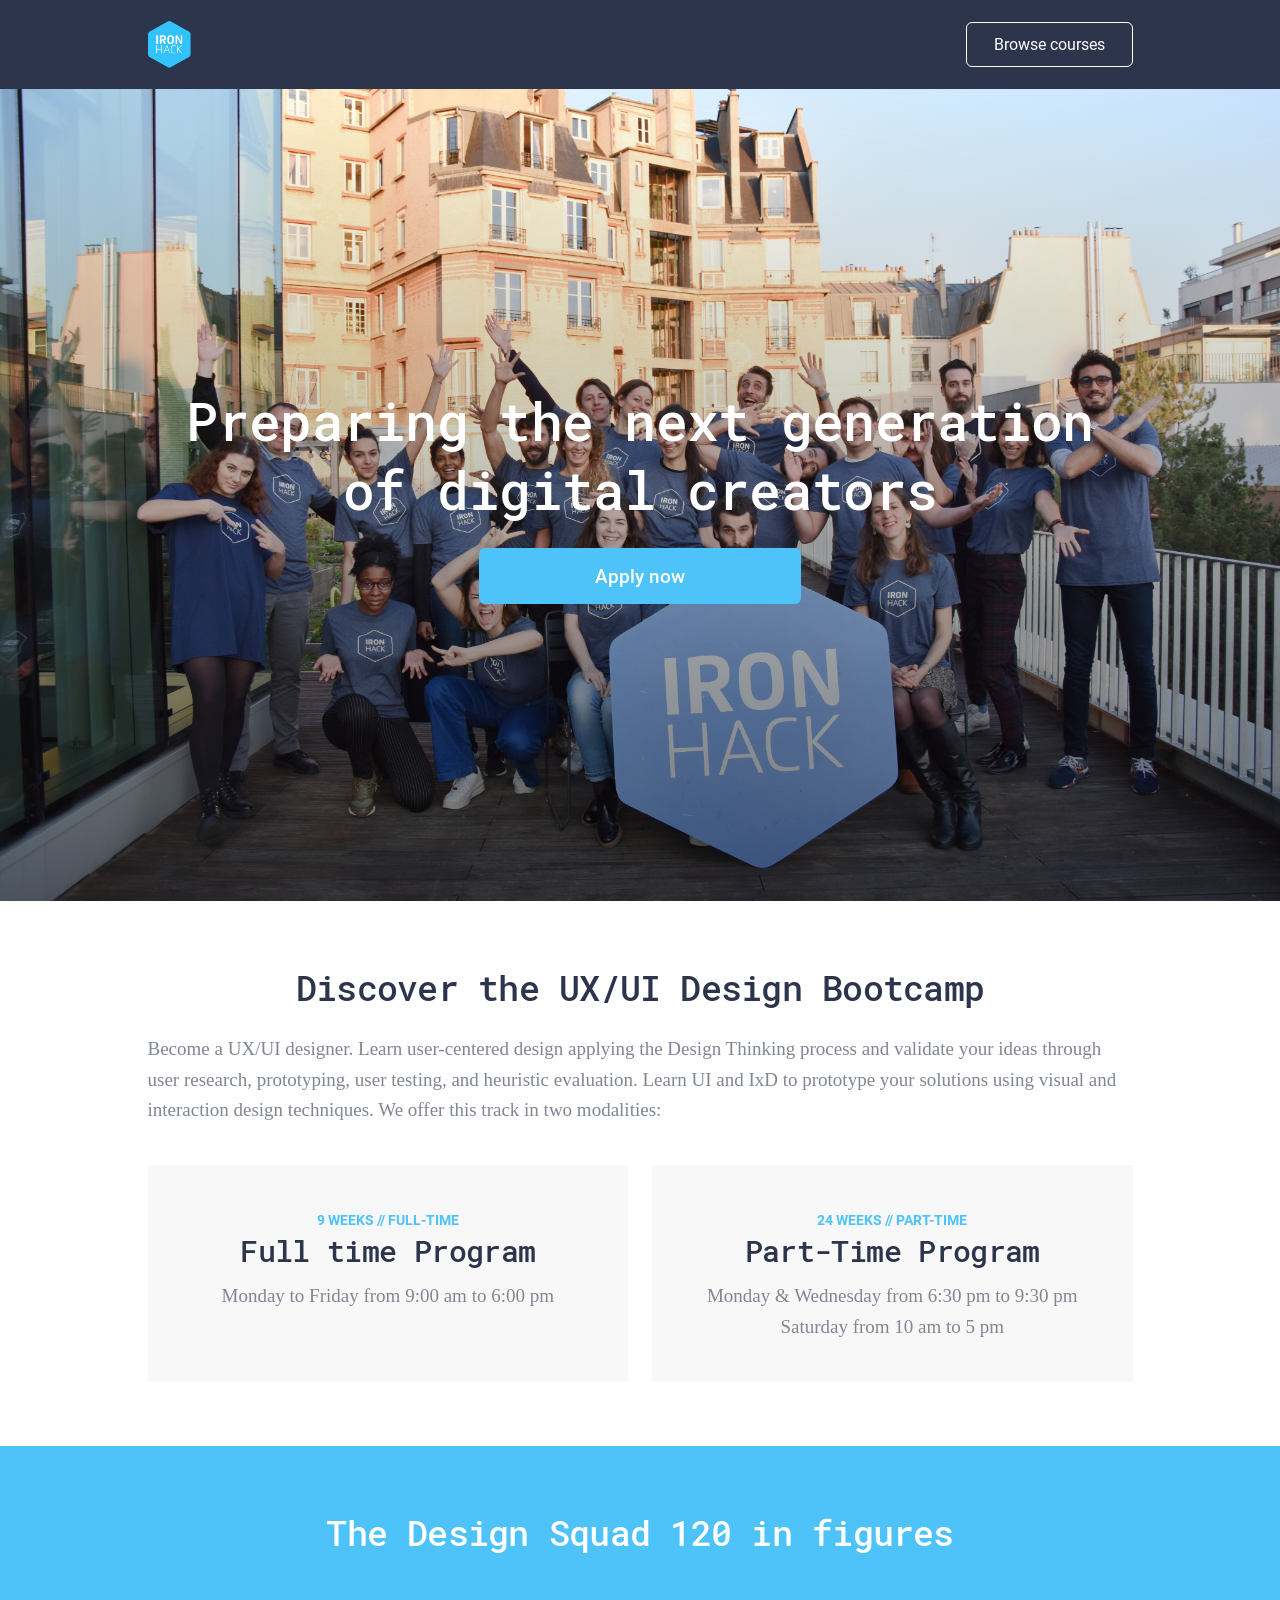
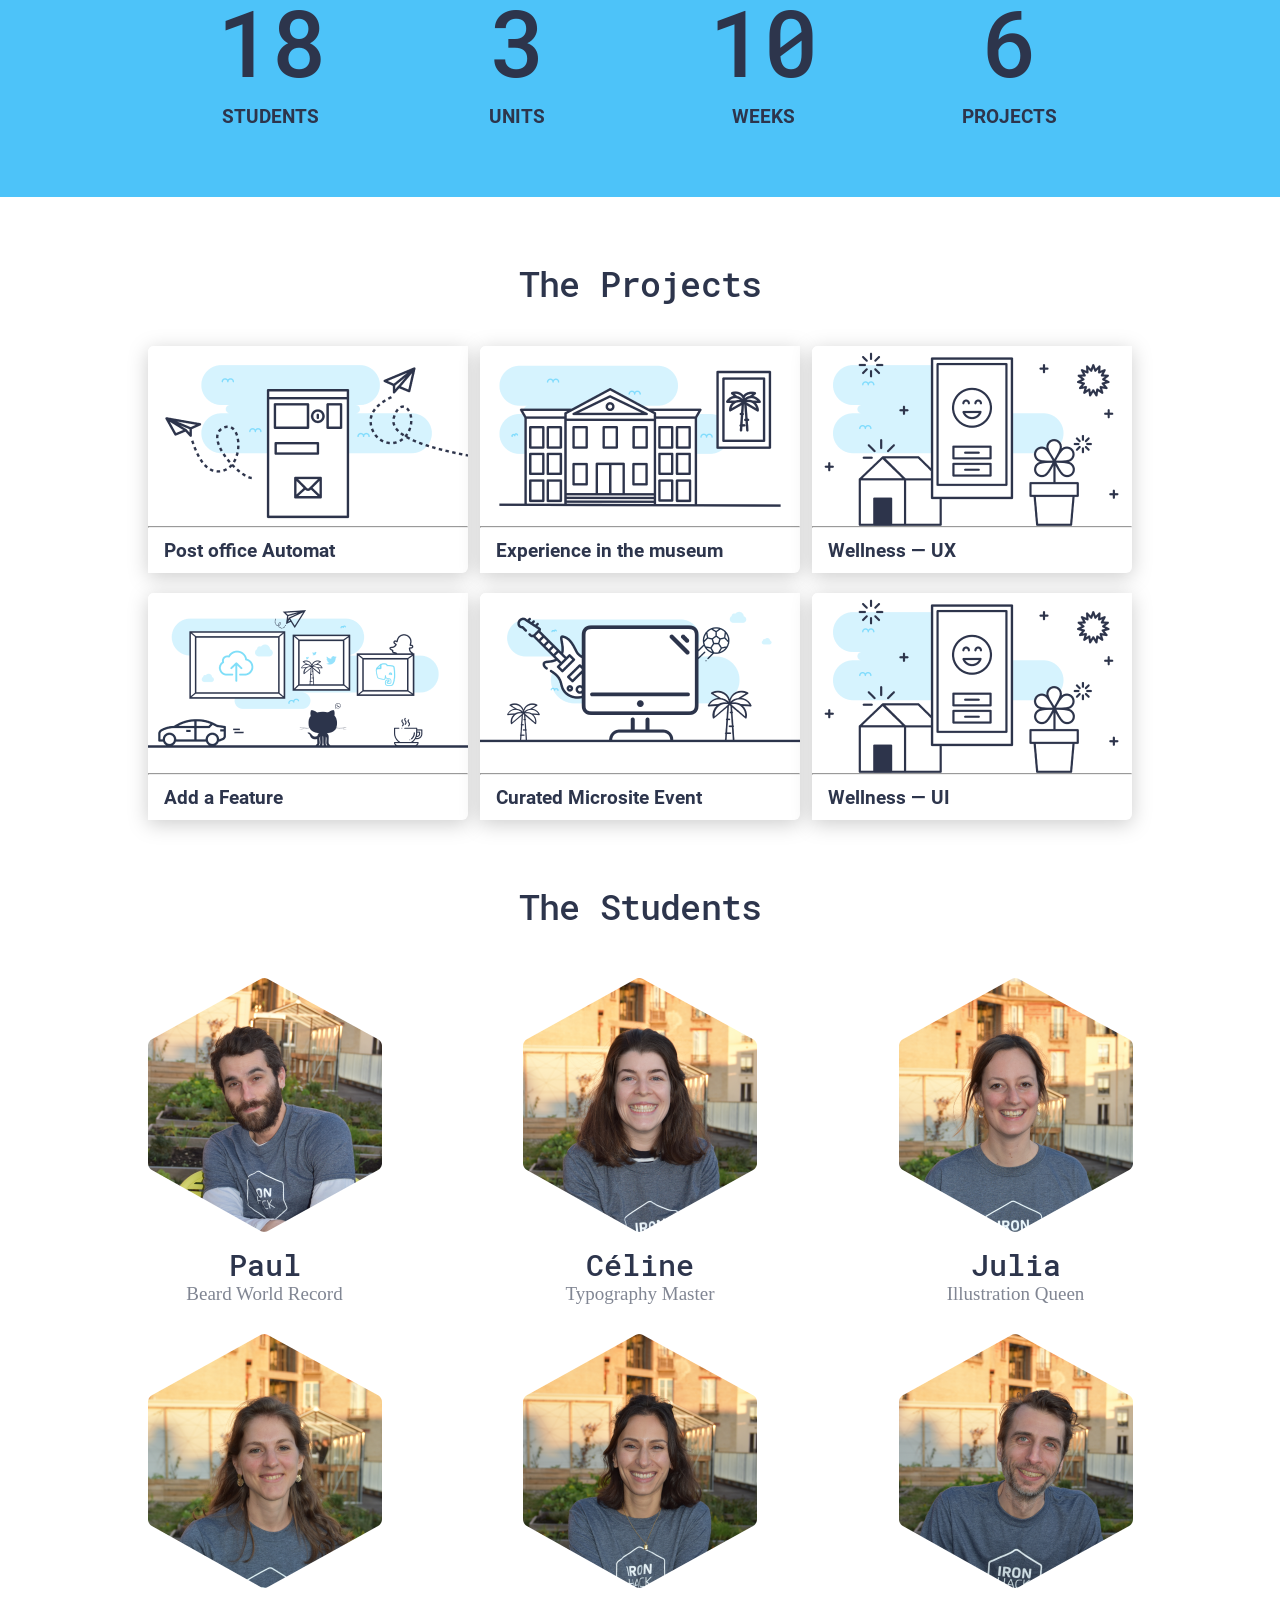
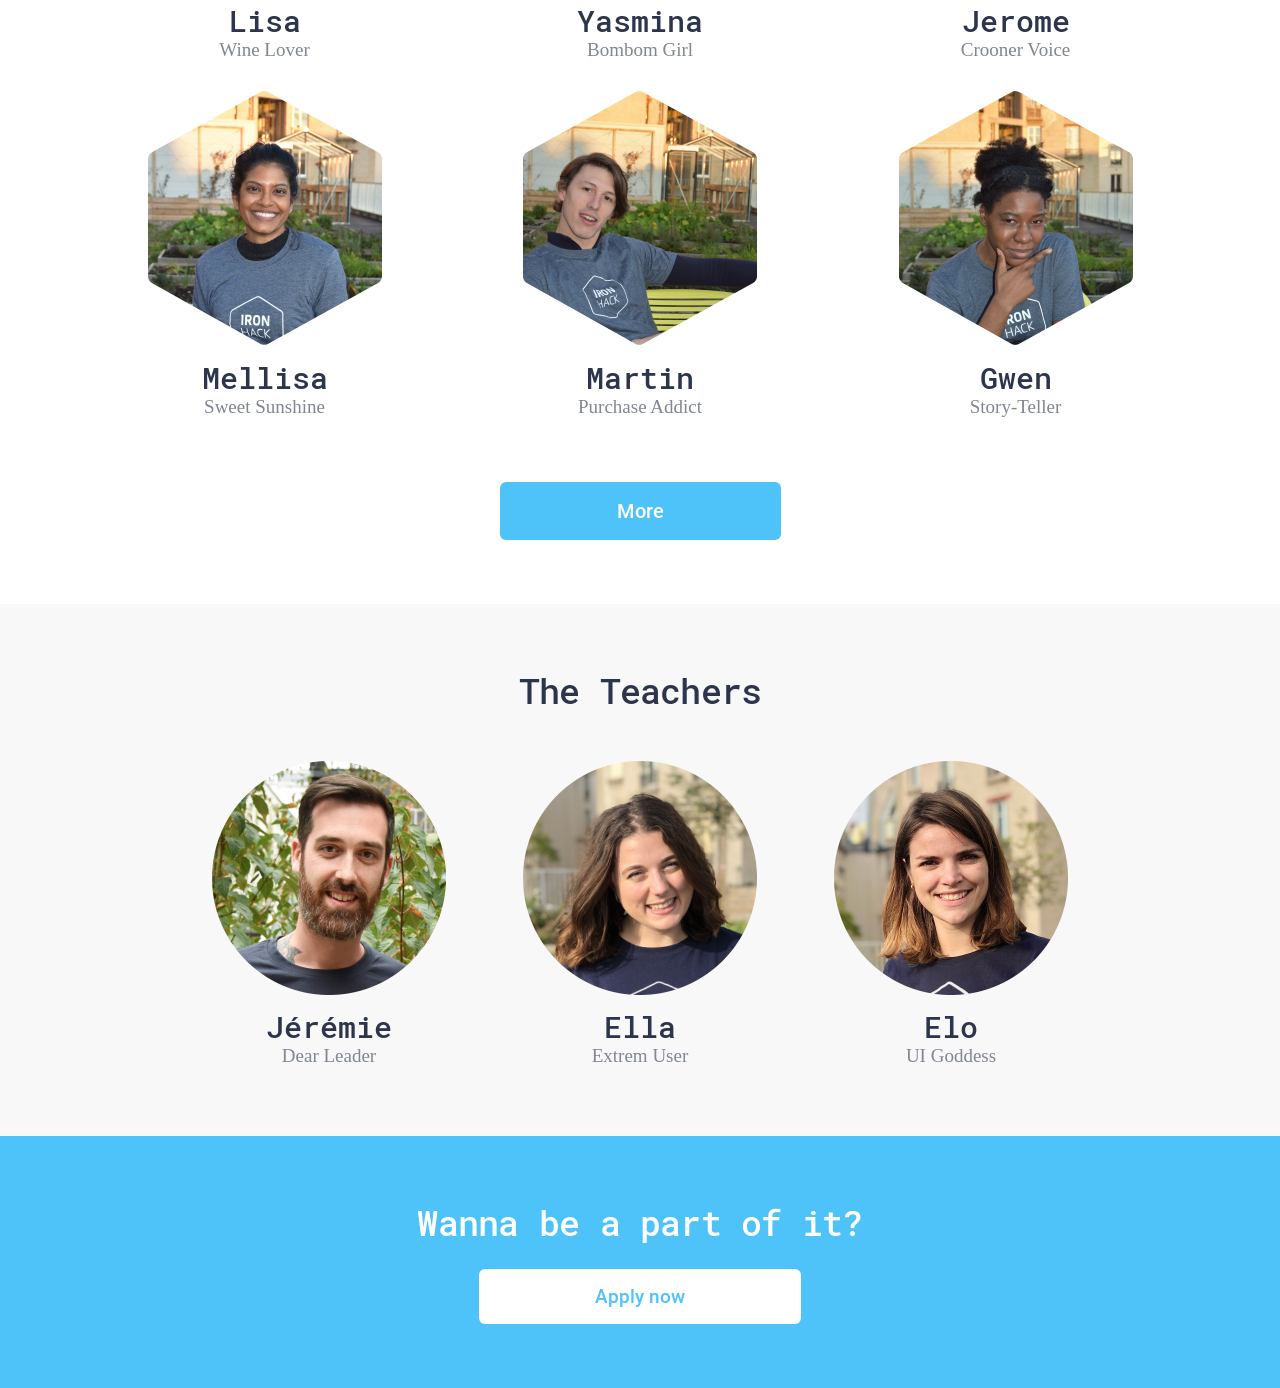
==== src/index.html @ ef73880d "Новая фича: Добавил показ и скрытие последних 9 элементов блока Students при нажатии на кнопку" ====
<!DOCTYPE >
<html lang="en">
	<head>
		<title>Ironhack</title>
		<meta charset="UTF-8" />
		<meta name="robots" content="none" />
		<meta name="keywords" content="name" />
		<link rel="stylesheet" href="assets/css/style.css" />

		<link rel="apple-touch-icon" sizes="180x180" href="assets/img/favicon/apple-touch-icon.png" />
		<link rel="icon" type="image/png" sizes="32x32" href="assets/img/favicon/favicon-32x32.png" />
		<link rel="icon" type="image/png" sizes="16x16" href="assets/img/favicon/favicon-16x16.png" />
		<link rel="manifest" href="site.webmanifest" />
		<link rel="mask-icon" href="assets/img/favicon/safari-pinned-tab.svg" color="#4dc3f9" />
		<link rel="shortcut icon" href="/Ironhack-s_Landing_Page.io/favicon.ico" />
		<meta name="msapplication-TileColor" content="#4dc3f9" />
		<meta name="msapplication-config" content="browserconfig.xml" />
		<meta name="theme-color" content="#ffffff" />
	</head>
	<body>
		<nav class="nav">
			<div class="nav__wrapper wrapper adaptive-padding">
				<a href="#" target="_self"><img class="nav__img adaptive-width" src="assets/img/logo.png" width="44" alt="logo" /></a>
				<!-- TODO: Change attribute 'target' of link below on '_blank' -->
				<a class="nav__catalog-link adaptive-font adaptive-padding" href="#" target="_self">Browse courses</a>
			</div>
		</nav>
		<main>
			<div class="hero mb64">
				<div class="hero__wrapper wrapper">
					<!-- TODO: Make a my Typography -->
					<h1 class="adaptive-font">Preparing the next generation of&nbsp;digital creators</h1>
					<button class="btn-apply btn-apply--color--blue adaptive-padding adaptive-font">Apply now</button>
				</div>
			</div>
			<div class="about mb64">
				<div class="about__wrapper wrapper">
					<h2 class="about__h2 h2 h2--color--black adaptive-font">Discover the UX/UI Design Bootcamp</h2>
					<p class="about__text text adaptive-font">
						Become a&nbsp;UX/UI designer. Learn user-centered design applying the Design Thinking process and validate your ideas through user
						research, prototyping, user testing, and heuristic evaluation. Learn UI&nbsp;and IxD to&nbsp;prototype your solutions using visual and
						interaction design techniques. We&nbsp;offer this track in&nbsp;two modalities:
					</p>
					<div class="about__body">
						<!-- <a class="about__link" id="full-time" href="#"> -->
						<div class="about__item">
							<p class="about__blue-text">9&nbsp;weeks // full-time</p>
							<h3 class="about__h3 h3 adaptive-font">Full time Program</h3>
							<p class="text adaptive-font">Monday to&nbsp;Friday from 9:00&nbsp;am to&nbsp;6:00&nbsp;pm</p>
						</div>
						<!-- </a> -->
						<!-- <a class="about__link" id="part-time" href="#"> -->
						<div class="about__item">
							<p class="about__blue-text">24&nbsp;weeks // part-time</p>
							<h3 class="about__h3 h3 adaptive-font">Part-Time Program</h3>
							<p class="text adaptive-font">
								Monday &amp;&nbsp;Wednesday from 6:30&nbsp;pm to&nbsp;9:30&nbsp;pm Saturday from 10&nbsp;am to&nbsp;5&nbsp;pm
							</p>
						</div>
						<!-- </a> -->
					</div>
				</div>
			</div>
			<div class="states mb64 pt--pb">
				<div class="states__wrapper wrapper">
					<h2 class="states__h2 h2 h2--color--white adaptive-font">The Design Squad 120 in&nbsp;figures</h2>
					<div class="states__body">
						<div class="states__item">
							<p class="states__big-text adaptive-font">18</p>
							<p class="states__normal-text adaptive-font">students</p>
						</div>
						<div class="states__item">
							<p class="states__big-text adaptive-font">3</p>
							<p class="states__normal-text adaptive-font">units</p>
						</div>
						<div class="states__item">
							<p class="states__big-text adaptive-font">10</p>
							<p class="states__normal-text adaptive-font">weeks</p>
						</div>
						<div class="states__item">
							<p class="states__big-text adaptive-font">6</p>
							<p class="states__normal-text adaptive-font">projects</p>
						</div>
					</div>
				</div>
			</div>
			<div class="projects mb64">
				<div class="projects__wrapper wrapper">
					<h2 class="projects__h2 h2 h2--color--black adaptive-font">The Projects</h2>
					<div class="projects__body">
						<div class="projects__item">
							<img src="assets/img/Project_img_1.png" alt="post office" />
							<hr />
							<h4 class="projects__h4 adaptive-font">Post office Automat</h4>
						</div>
						<div class="projects__item">
							<img src="assets/img/Project_img_2.png" alt="museum" />
							<hr />
							<h4 class="projects__h4 adaptive-font">Experience in&nbsp;the museum</h4>
						</div>
						<div class="projects__item">
							<img src="assets/img/Project_img_3.png" alt="home, interface of program and flower" />
							<hr />
							<h4 class="projects__h4 adaptive-font">Wellness&nbsp;&mdash; UX</h4>
						</div>
						<div class="projects__item">
							<img src="assets/img/Project_img_4.png" alt="a car, GitHub and pictures" />
							<hr />
							<h4 class="projects__h4 adaptive-font">Add a&nbsp;Feature</h4>
						</div>
						<div class="projects__item">
							<img src="assets/img/Project_img_5.png" alt="monitor" />
							<hr />
							<h4 class="projects__h4 adaptive-font">Curated Microsite Event</h4>
						</div>
						<div class="projects__item">
							<img src="assets/img/Project_img_6.png" alt="home, interface of program and flower" />
							<hr />
							<h4 class="projects__h4 adaptive-font">Wellness&nbsp;&mdash; UI</h4>
						</div>
					</div>
				</div>
			</div>
			<div class="students mb64">
				<div class="students__wrapper wrapper">
					<h2 class="students__h2 h2 h2--color--black adaptive-font">The Students</h2>
					<div class="students__body">
						<div class="students__item">
							<img class="students__img" src="assets/img/Paul.png" alt="man" />
							<h3 class="students__h3 h3 adaptive-font">Paul</h3>
							<p class="students__text text adaptive-font">Beard World Record</p>
						</div>
						<div class="students__item">
							<img class="students__img" src="assets/img/Céline.png" alt="woman" />
							<h3 class="students__h3 h3 adaptive-font">Céline</h3>
							<p class="students__text text adaptive-font">Typography Master</p>
						</div>
						<div class="students__item">
							<img class="students__img" src="assets/img/Julia.png" alt="woman" />
							<h3 class="students__h3 h3 adaptive-font">Julia</h3>
							<p class="students__text text adaptive-font">Illustration Queen</p>
						</div>
						<div class="students__item">
							<img class="students__img" src="assets/img/Lisa.png" alt="woman" />
							<h3 class="students__h3 h3 adaptive-font">Lisa</h3>
							<p class="students__text text adaptive-font">Wine Lover</p>
						</div>
						<div class="students__item">
							<img class="students__img" src="assets/img/Yasmina.png" alt="woman" />
							<h3 class="students__h3 h3 adaptive-font">Yasmina</h3>
							<p class="students__text text adaptive-font">Bombom Girl</p>
						</div>
						<div class="students__item">
							<img class="students__img" src="assets/img/Jerome.png" alt="man" />
							<h3 class="students__h3 h3 adaptive-font">Jerome</h3>
							<p class="students__text text adaptive-font">Crooner Voice</p>
						</div>
						<div class="students__item">
							<img class="students__img" src="assets/img/Mellisa.png" alt="woman" />
							<h3 class="students__h3 h3 adaptive-font">Mellisa</h3>
							<p class="students__text text adaptive-font">Sweet Sunshine</p>
						</div>
						<div class="students__item">
							<img class="students__img" src="assets/img/Martin.png" alt="man" />
							<h3 class="students__h3 h3 adaptive-font">Martin</h3>
							<p class="students__text text adaptive-font">Purchase Addict</p>
						</div>
						<div class="students__item">
							<img class="students__img" src="assets/img/Gwen.png" alt="woman" />
							<h3 class="students__h3 h3 adaptive-font">Gwen</h3>
							<p class="students__text text adaptive-font">Story-Teller</p>
						</div>
						<div class="students__item d-n" id="visibility-change">
							<img class="students__img" src="assets/img/Christophe.png" alt="man" />
							<h3 class="students__h3 h3 adaptive-font">Christophe</h3>
							<p class="students__text text adaptive-font">Gru’s Bestfriend</p>
						</div>
						<div class="students__item d-n" id="visibility-change">
							<img class="students__img" src="assets/img/Agathe.png" alt="woman" />
							<h3 class="students__h3 h3 adaptive-font">Agathe</h3>
							<p class="students__text text adaptive-font">Creativity Saver</p>
						</div>
						<div class="students__item d-n" id="visibility-change">
							<img class="students__img" src="assets/img/Oriana.png" alt="woman" />
							<h3 class="students__h3 h3 adaptive-font">Oriana</h3>
							<p class="students__text text adaptive-font">Party Manager</p>
						</div>
						<div class="students__item d-n" id="visibility-change">
							<img class="students__img" src="assets/img/Cecilia.png" alt="woman" />
							<h3 class="students__h3 h3 adaptive-font">Cecilia</h3>
							<p class="students__text text adaptive-font">Salsa Teacher</p>
						</div>
						<div class="students__item d-n" id="visibility-change">
							<img class="students__img" src="assets/img/Fabien.png" alt="man" />
							<h3 class="students__h3 h3 adaptive-font">Fabien</h3>
							<p class="students__text text adaptive-font">Agile Boss</p>
						</div>
						<div class="students__item d-n" id="visibility-change">
							<img class="students__img" src="assets/img/PE.png" alt="man" />
							<h3 class="students__h3 h3 adaptive-font">Pierre-Etienne</h3>
							<p class="students__text text adaptive-font">Mario Kart Champion</p>
						</div>
						<div class="students__item d-n" id="visibility-change">
							<img class="students__img" src="assets/img/Morgan.png" alt="man" />
							<h3 class="students__h3 h3 adaptive-font">Morgan</h3>
							<p class="students__text text adaptive-font">Micro-Interactions Boss</p>
						</div>
						<div class="students__item d-n" id="visibility-change">
							<img class="students__img" src="assets/img/Margot.png" alt="woman" />
							<h3 class="students__h3 h3 adaptive-font">Margot</h3>
							<p class="students__text text adaptive-font">Yogi Master</p>
						</div>
						<div class="students__item d-n" id="visibility-change">
							<img class="students__img" src="assets/img/François.png" alt="man" />
							<h3 class="students__h3 h3 adaptive-font">François</h3>
							<p class="students__text text adaptive-font">Speedy DJ</p>
						</div>
					</div>
					<div class="students__footer">
						<div class="students__btn btn-apply btn-apply--color--blue more-btn">More</div>
					</div>
				</div>
			</div>
			<div class="teachers pt--pb">
				<div class="teachers__wrapper wrapper">
					<h2 class="teachers__h2 h2 h2--color--black adaptive-font">The Teachers</h2>
					<div class="teachers__body">
						<div class="teachers__item">
							<img src="assets/img/Jérémie.png" alt="man" />
							<h3 class="teachers__h3 h3 adaptive-font">Jérémie</h3>
							<p class="teachers__text text adaptive-font">Dear Leader</p>
						</div>
						<div class="teachers__item">
							<img src="assets/img/Ella.png" alt="woman" />
							<h3 class="teachers__h3 h3 adaptive-font">Ella</h3>
							<p class="teachers__text text adaptive-font">Extrem User</p>
						</div>
						<div class="teachers__item">
							<img src="assets/img/Elo.png" alt="woman" />
							<h3 class="teachers__h3 h3 adaptive-font">Elo</h3>
							<p class="teachers__text text adaptive-font">UI Goddess</p>
						</div>
					</div>
				</div>
			</div>
		</main>
		<footer class="pt--pb">
			<div class="wrapper">
				<h2 class="h2 h2--color--white adaptive-font">Wanna be&nbsp;a&nbsp;part of&nbsp;it?</h2>
				<button class="btn-apply btn-apply--color--white adaptive-font adaptive-padding">Apply now</button>
			</div>
		</footer>
		<script src="assets/js/script.js"></script>
	</body>
</html>
---- src/assets/css/style.css ----
@import 'fonts.css';

@import 'var.css';

* {
	margin: 0;
	padding: 0;
	box-sizing: border-box;
}

a {
	text-decoration: none;
}

button {
	text-decoration: none;
}

h1 {
	--font-size__min: 36;
	--font-size__max: 56;
	margin-bottom: 24px;
	text-align: center;
	font-family: 'Roboto Mono';
	font-weight: 500;
	font-size: 56px;
	letter-spacing: -0.72px;
	color: var(--text__color-light);
}

.d-n {
	display: none;
}

.wrapper {
	position: relative;
	max-width: calc(1015px - 10px);
	margin: 0 auto;
	padding: 0 10px;
}

.mb64 {
	margin-bottom: 64px;
}

.pt--pb {
	padding: 64px 0;
}

.btn-apply {
	--font-size__min: 16;
	--font-size__max: 20;
	--padding__min1: 12;
	--padding__min2: 112;
	--padding__max1: 17;
	--padding__max2: 117;
	padding: 17px 117px;
	text-align: center;
	font-family: 'Roboto Medium';
	font-size: 20px;
	background: none;
	border: none;
	border-radius: 6px;
}

.btn-apply--color--blue {
	color: var(--text__color-light);
	background-color: var(--bg__color-blue);
}

.btn-apply--color--white {
	color: var(--primary__blue);
	background-color: var(--primary__white);
}

.h2 {
	--font-size__min: 28;
	--font-size__max: 36;
	font-family: 'Roboto Mono';
	font-size: 36px;
	font-weight: 500;
	letter-spacing: -0.76px;
}

.h2--color--white {
	color: var(--text__color-light);
}

.h2--color--black {
	color: var(--text__color-dark);
}

.h3 {
	--font-size__min: 22;
	--font-size__max: 32;
	font-family: 'Roboto Mono';
	font-size: 32px;
	font-weight: 500;
	line-height: 30px;
	color: var(--text__color-dark);
}

.text {
	--font-size__min: 14;
	--font-size__max: 20;
	font-family: 'Roboto';
	font-size: 20px;
	font-weight: 400;
	line-height: 160%;
	color: var(--text__color-grey);
}

.nav {
	min-height: 88px;
	background-color: var(--primary__dark-blue);
}

.nav__wrapper {
	--padding__min1: 18;
	--padding__min2: 10;
	--padding__max1: 22;
	--padding__max2: 10;
	padding: 22px 10px;
	display: flex;
	flex-direction: row;
	justify-content: space-between;
	align-items: center;
}

.nav__catalog-link {
	/* TODO: Сделать свои пропорции размеров для разных экранов */
	--font-size__min: 14;
	--font-size__max: 16;
	--padding__min1: 10;
	--padding__min2: 25;
	--padding__max1: 12;
	--padding__max2: 27;
	padding: 12px 27px;
	text-align: center;
	font-family: 'Roboto Regular';
	font-weight: 400;
	font-size: 16px;
	/* TODO: Скопировать код снизу в GitHub */
	/* ? Это код записи значения clamp() свойства font-size. Данный код изменяет размер шрифта при изменении ширины окна. Clamp() - замена тому же @mixin в SASS, при помощи которого там создавался адаптивный шрифт. И это значение поддерживается всеми современными браузерами, но до сих пор не добавлено в поддержку Emmet и JS, поэтому там этого значения не видно. */
	/*
		--font-size__min: 14;
		--font-size__max: 16;
		--difference: calc(var(--font-size__max) - var(--font-size__min)); 
		font-size: clamp(
		(var(--font-size__min) * 1px),
		((var(--font-size__min) * 1px) + var(--difference) * (100vw / var(--layout-size))),
		(var(--font-size__max) * 1px)
	); */
	color: var(--text__color-light);
	border: 1px solid var(--text__color-light);
	border-radius: 6px;
}

.nav__img {
	--width__min: 40;
	--width__max: 44;
	width: 44px;
}

.hero {
	max-width: 100%;
	/* ? Здесь происходит чудо. Дело в том, что background поддерживает несколько слоёв фона, которые можно задать через запятую. Первый фон перекрывает второй, второй же третий и так далее. В данном премера на фон наложена маска в виде градиента. Этот метод можно ассоциировать со слоями в Photoshop, тот же принцип. */
	background: linear-gradient(180deg, rgba(0, 0, 0, 0) 0%, rgba(0, 0, 0, 0.5) 100%), url('../img/IronHack.png') no-repeat center center/cover;
}

.hero__wrapper {
	min-height: calc(100vh - 88px); /* mob: 100vh - 77px */
	display: flex;
	flex-direction: column;
	align-items: center;
	justify-content: center;
	text-align: center;
	color: var(--text__color-light);
}

.about__body {
	gap: 24px;
	display: flex;
	flex-direction: row;
	justify-content: space-between;
}

.about__item {
	padding: 40px 26px;
	display: flex;
	flex-direction: column;
	align-items: center;
	max-width: 492px;
	width: 100%;
	text-align: center;
	background-color: #f8f8f8;
}

.about__h2 {
	margin-bottom: 24px;
	text-align: center;
}

.about__h3 {
	margin-bottom: 16px;
	letter-spacing: -0.64px;
}

.about__text {
	margin-bottom: 40px;
}

.about__blue-text {
	font-family: 'Roboto Bold';
	font-size: 14px;
	font-weight: 700;
	line-height: 30px;
	text-transform: uppercase;
	color: var(--primary__blue);
}

.states {
	color: var(--text__color-dark);
	background-color: var(--bg__color-blue);
}
.states__h2 {
	margin-bottom: 24px;
	text-align: center;
}
.states__body {
	display: grid;
	grid-template-columns: repeat(auto-fit, minmax(114px, 1fr));
	row-gap: 30px;
}
.states__item {
	text-align: center;
}

.states__big-text {
	--font-size__min: 80;
	--font-size__max: 96;
	font-family: 'Roboto Mono';
	font-size: 96px;
	font-weight: 500;
	letter-spacing: -1.92px; /* -1.8px */
}
.states__normal-text {
	--font-size__min: 16;
	--font-size__max: 20;
	font-family: 'Roboto Bold';
	font-size: 20px;
	font-weight: 500;
	line-height: 160%; /* 95% */
	text-transform: uppercase;
}

.projects__body {
	display: grid;
	grid-template-columns: repeat(auto-fit, minmax(320px, 320px));
	column-gap: 12px;
	row-gap: 20px;
	justify-content: center;
}
.projects__item {
	width: 100%;
	background-color: #fff;
	border-radius: 6px 0;
	filter: drop-shadow(0px 4px 10px rgba(0, 0, 0, 0.2));
}
.projects__item img {
	object-fit: cover;
	width: 100%;
}
.projects__h2 {
	margin-bottom: 40px;
	text-align: center;
}
.projects__item hr {
	margin-bottom: 11px;
}
.projects__h4 {
	--font-size__min: 16;
	--font-size__max: 20;
	margin-left: 16px;
	margin-bottom: 11px;
	font-family: 'Roboto Bold';
	font-size: 20px;
	font-weight: 500;
	color: var(--text__color-dark);
}

.students__body {
	margin-bottom: 60px;
	position: relative;
	display: grid;
	grid-template-columns: repeat(auto-fit, minmax(234px, 234px));
	justify-content: space-between;
	align-items: center;
	row-gap: 24px;
	column-gap: 77px;
}
.students__item {
	width: 100%;
	text-align: center;
	align-items: center;
}
.students__item img {
	margin-bottom: 16px;
	object-fit: cover;
	width: 100%;
}
.students__h2 {
	margin-bottom: 48px;
	text-align: center;
}
.students__footer {
	display: flex;
	flex-direction: column;
	align-items: center;
}
.students__btn {
	display: block;
	cursor: pointer;
}

.teachers {
	background-color: #f8f8f8;
}
.teachers__h2 {
	margin-bottom: 48px;
	text-align: center;
}
.teachers__body {
	display: grid;
	grid-template-columns: repeat(auto-fit, minmax(234px, 234px));
	column-gap: 77px;
	row-gap: 24px;
	justify-content: center;
}
.teachers__item {
	width: 100%;
	text-align: center;
}
.teachers__item img {
	margin-bottom: 16px;
	object-fit: cover;
	width: 100%;
}

footer {
	text-align: center;
	background-color: var(--bg__color-blue);
}

footer h2 {
	margin-bottom: 24px;
}

@media screen and (max-width: 992px) {
	.about__text {
		text-align: center;
	}
	.about__body {
		flex-wrap: wrap;
		justify-content: center;
	}
	.students__body {
		column-gap: 38px;
	}
}

@media screen and (max-width: 768px) {
	.nav__img {
		width: 40px;
	}
	.nav__catalog-link {
		padding: 10px 25px;
		font-size: 12px;
	}
	.hero h1 {
		font-size: 36px;
	}
	.btn-apply {
		padding: 12px 112px;
		font-size: 16px;
	}
	.students__body {
		grid-template-columns: repeat(auto-fit, minmax(200px, 200px));
		column-gap: 16px;
	}
	.teachers__body {
		display: flex;
		flex-direction: row;
		flex-wrap: wrap;
		align-items: center;
		gap: 16px;
	}
	.teachers__item {
		max-width: 234px;
	}
}

@media screen and (max-width: 576px) {
	.about__item {
		max-width: 320px;
	}
	.states__body {
		grid-template-columns: 1fr 1fr;
	}
	.students__body {
		display: flex;
		flex-direction: row;
		flex-wrap: wrap;
		justify-content: center;
		gap: 16px;
	}
	.students__item {
		max-width: 156px;
	}
	.teachers__item {
		max-width: 156px;
	}
}

@media screen and (max-width: 375px) {
	.mb64 {
		margin-bottom: 44px;
	}
	.pt--pb {
		padding: 44px 0;
	}
	.hero__wrapper {
		min-height: 692px;
	}
	.about__body {
		gap: 12px;
	}
	.about__item {
		max-width: 280px;
	}
	.projects__body {
		grid-template-columns: repeat(auto-fit, minmax(280px, 280px));
	}
}
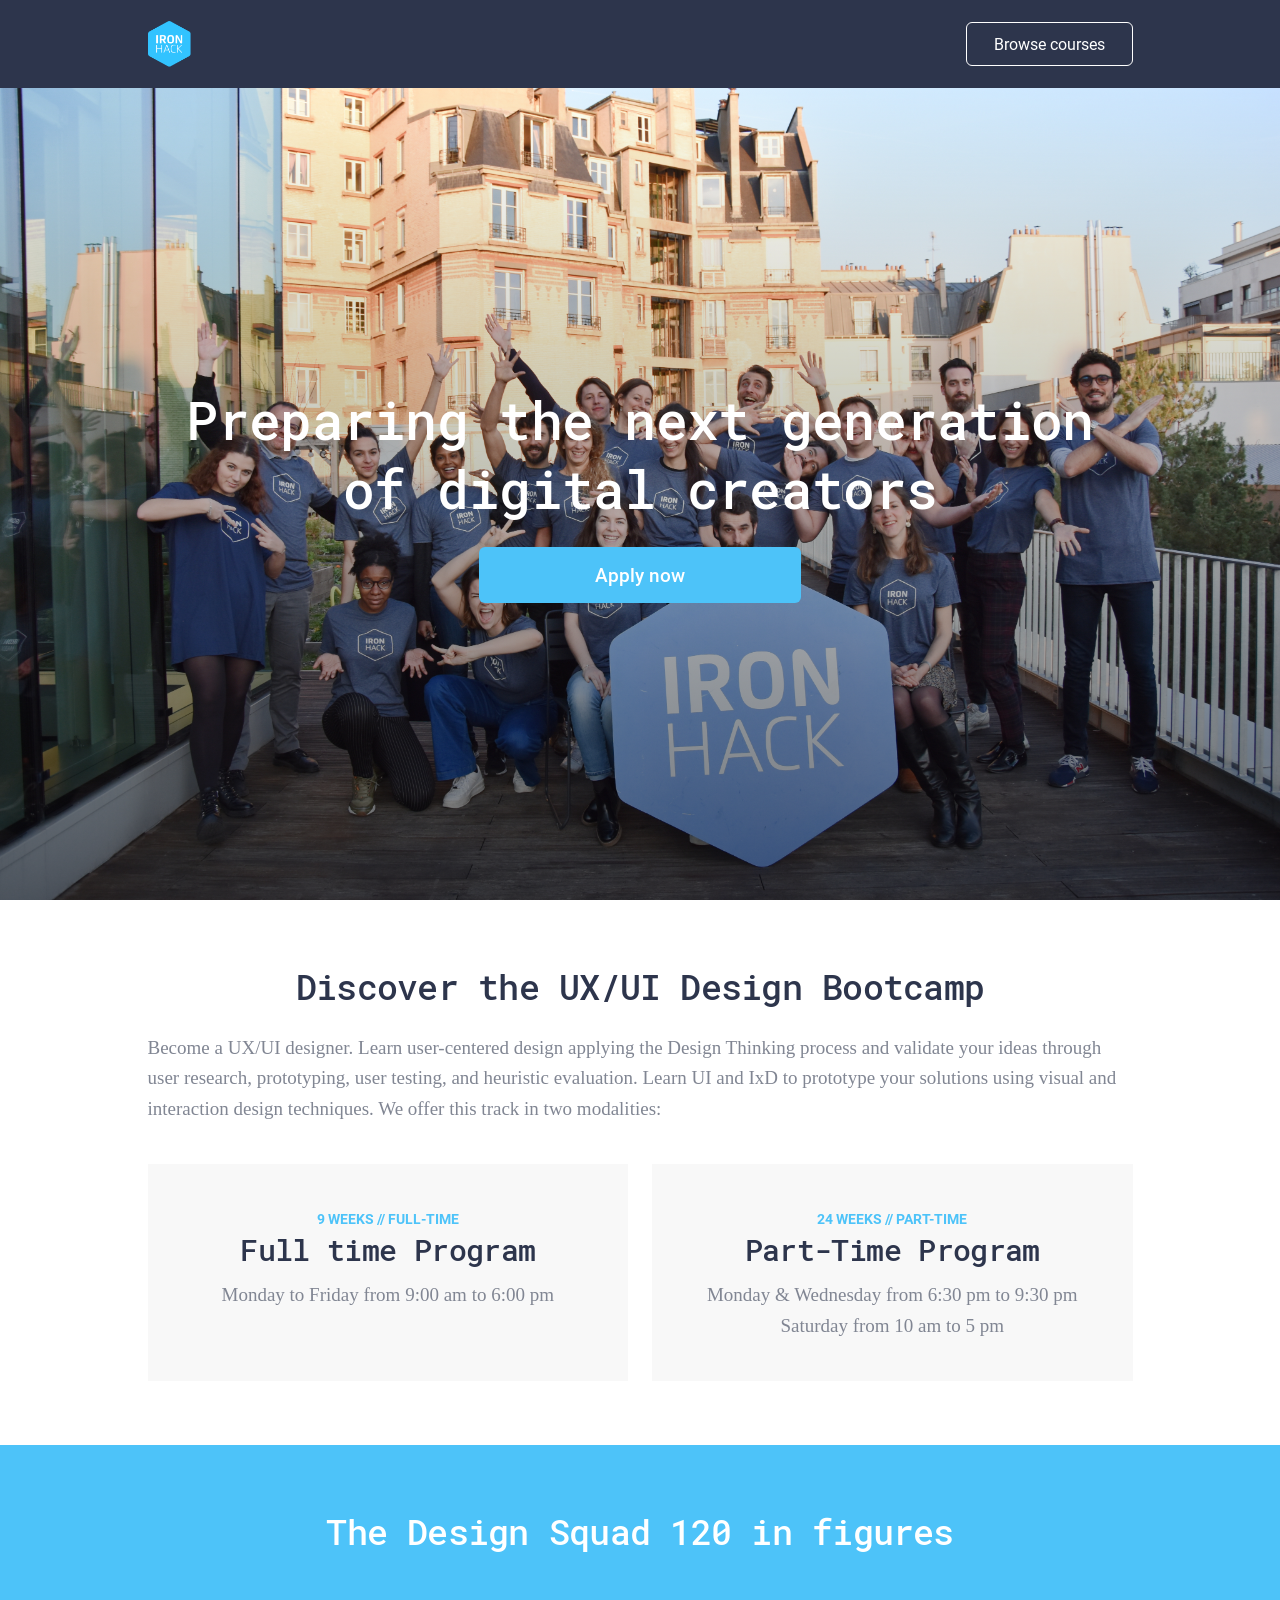
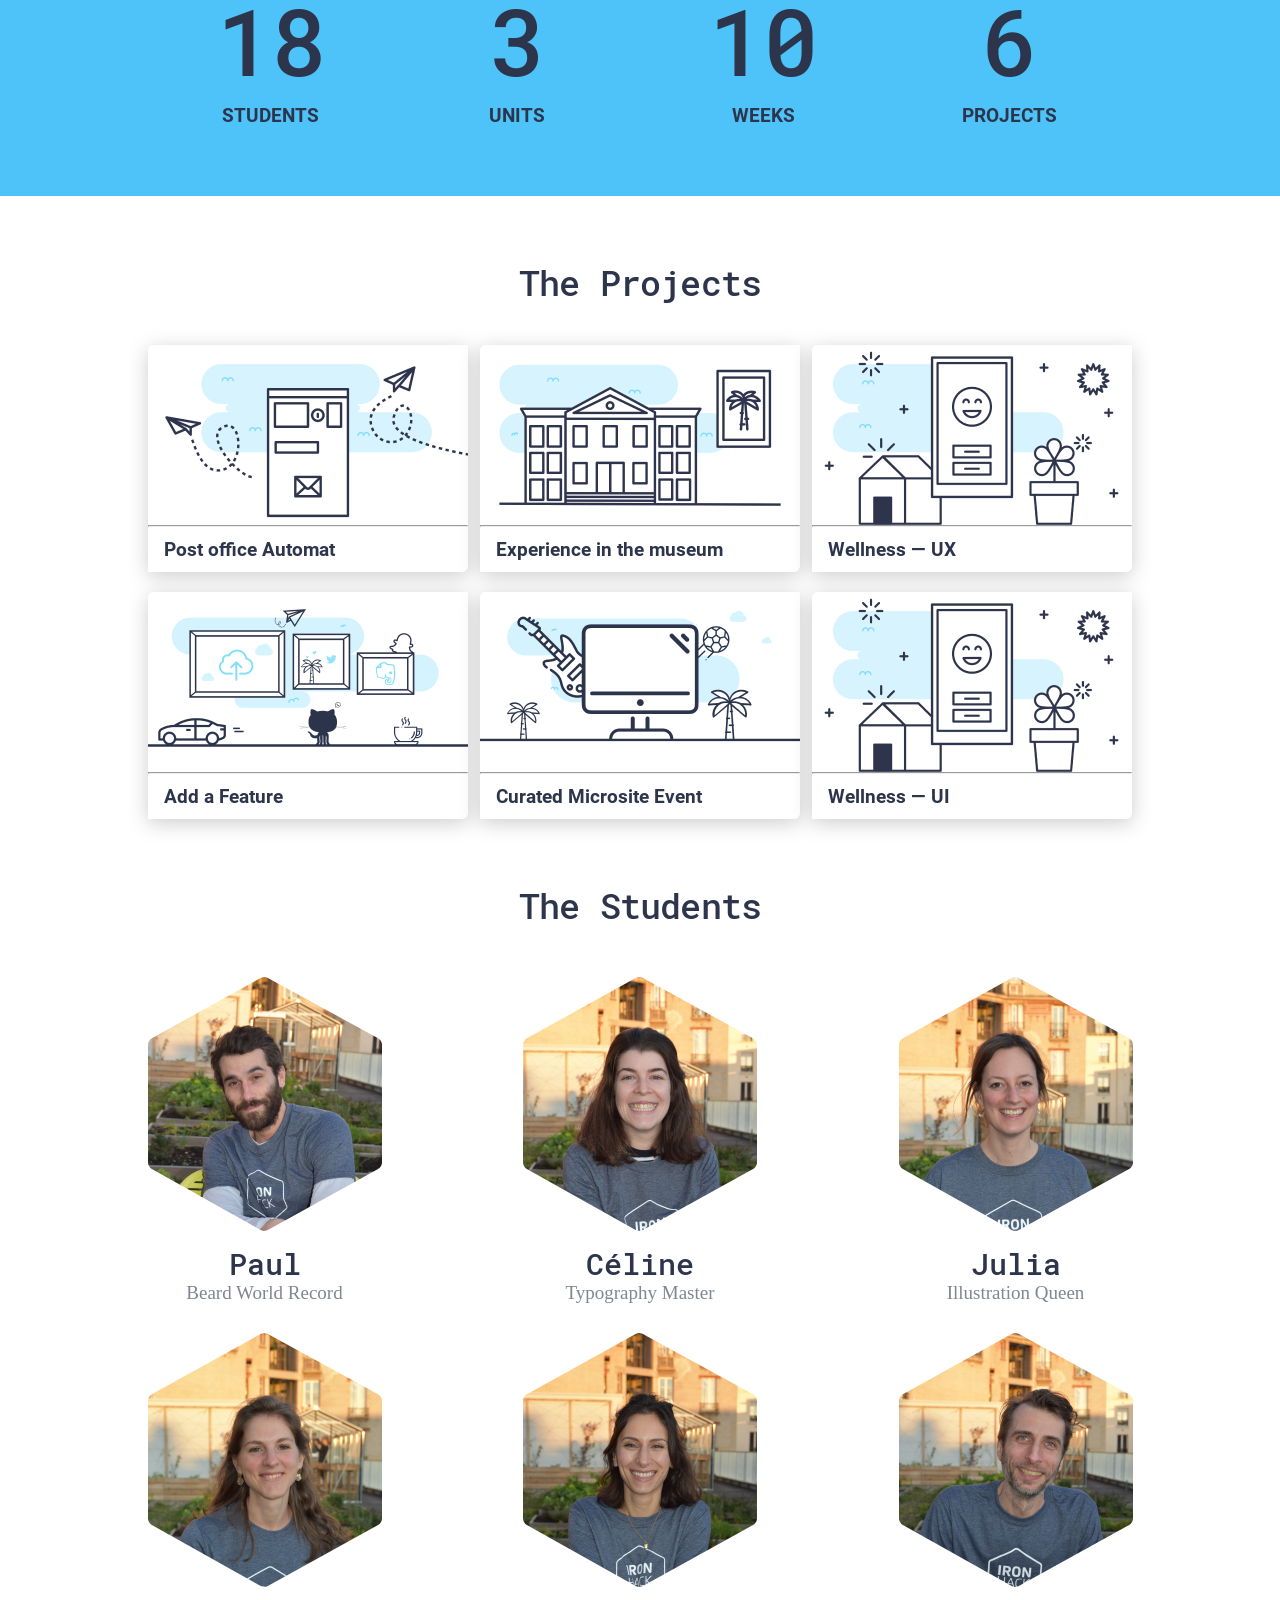
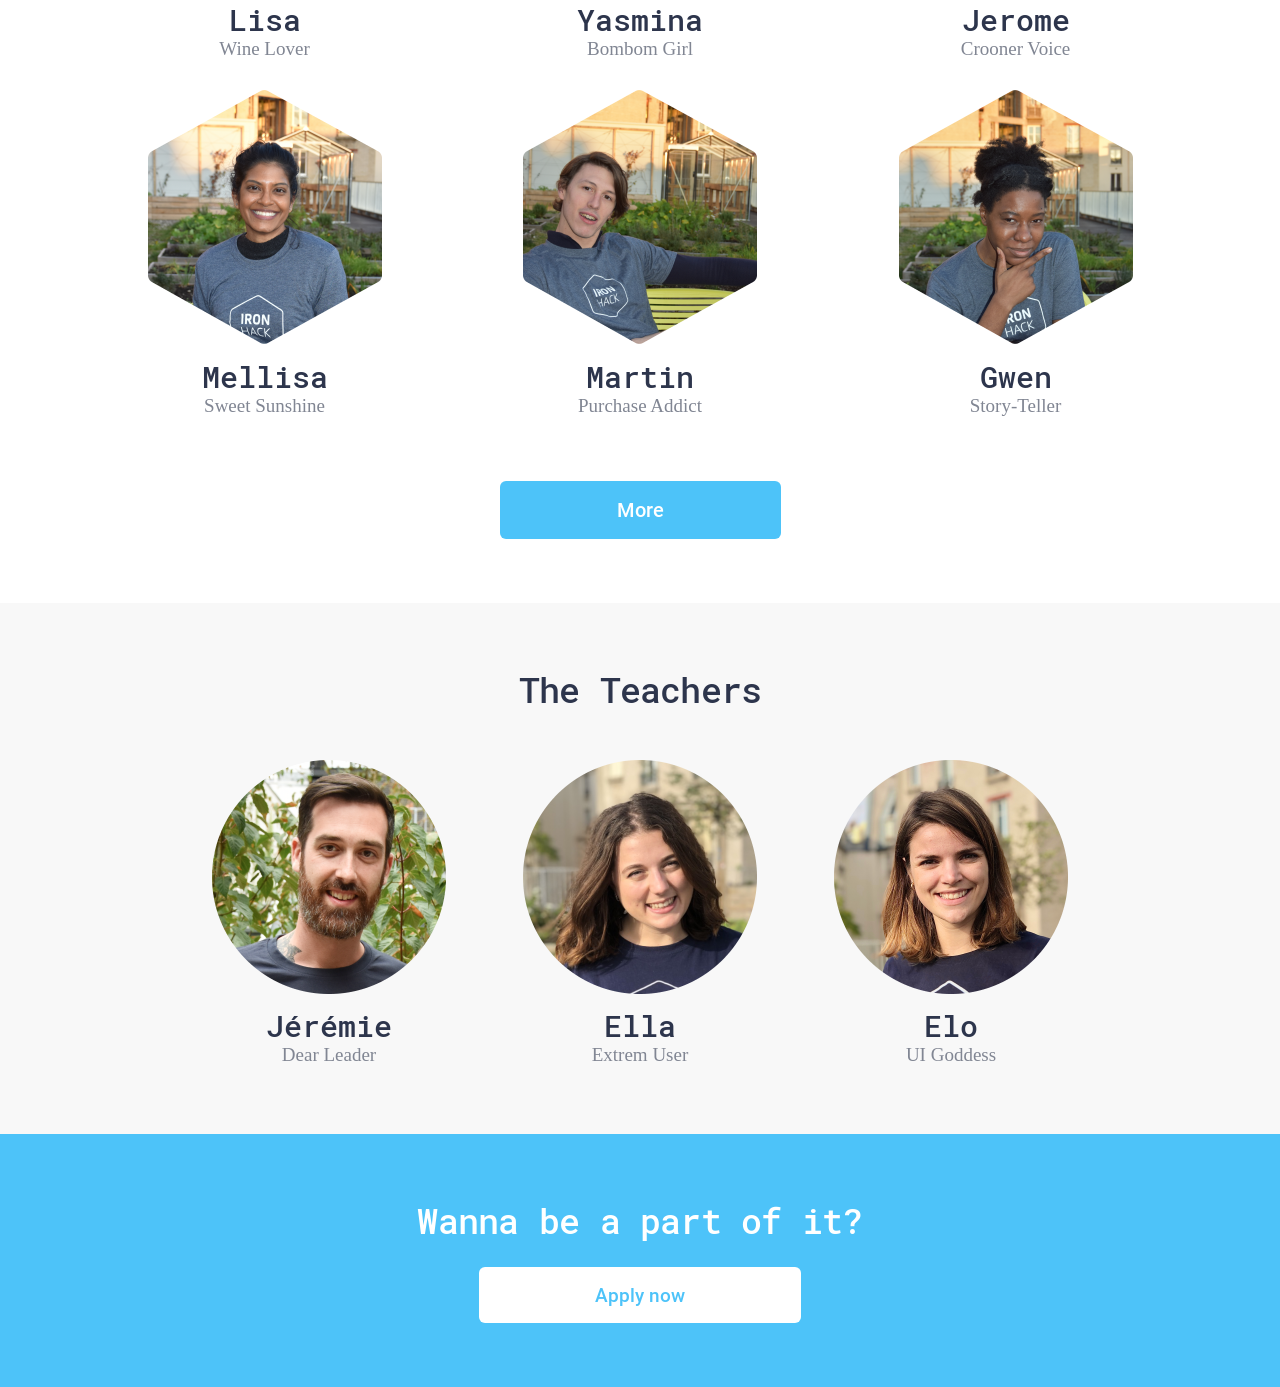
==== commit f3328fea: "Рефакторинг кода: (JS) уменьшил в два раза функционал изменения размера от ширины экрана, убрал набл" ====
--- a/src/index.html
+++ b/src/index.html
@@ -19,24 +19,24 @@
 	</head>
 	<body>
 		<nav class="nav">
-			<div class="nav__wrapper wrapper adaptive-padding">
-				<a href="#" target="_self"><img class="nav__img adaptive-width" src="assets/img/logo.png" width="44" alt="logo" /></a>
+			<div class="nav__wrapper wrapper adaptive">
+				<a href="#" target="_self"><img class="nav__img adaptive" src="assets/img/logo.png" width="44" alt="logo" /></a>
 				<!-- TODO: Change attribute 'target' of link below on '_blank' -->
-				<a class="nav__catalog-link adaptive-font adaptive-padding" href="#" target="_self">Browse courses</a>
+				<a class="nav__catalog-link adaptive" href="#" target="_self">Browse courses</a>
 			</div>
 		</nav>
 		<main>
 			<div class="hero mb64">
 				<div class="hero__wrapper wrapper">
 					<!-- TODO: Make a my Typography -->
-					<h1 class="adaptive-font">Preparing the next generation of&nbsp;digital creators</h1>
-					<button class="btn-apply btn-apply--color--blue adaptive-padding adaptive-font">Apply now</button>
+					<h1 class="adaptive">Preparing the next generation of&nbsp;digital creators</h1>
+					<button class="btn-apply btn-apply--color--blue adaptive">Apply now</button>
 				</div>
 			</div>
 			<div class="about mb64">
 				<div class="about__wrapper wrapper">
-					<h2 class="about__h2 h2 h2--color--black adaptive-font">Discover the UX/UI Design Bootcamp</h2>
-					<p class="about__text text adaptive-font">
+					<h2 class="about__h2 h2 h2--color--black adaptive">Discover the UX/UI Design Bootcamp</h2>
+					<p class="about__text text adaptive">
 						Become a&nbsp;UX/UI designer. Learn user-centered design applying the Design Thinking process and validate your ideas through user
 						research, prototyping, user testing, and heuristic evaluation. Learn UI&nbsp;and IxD to&nbsp;prototype your solutions using visual and
 						interaction design techniques. We&nbsp;offer this track in&nbsp;two modalities:
@@ -45,15 +45,15 @@
 						<!-- <a class="about__link" id="full-time" href="#"> -->
 						<div class="about__item">
 							<p class="about__blue-text">9&nbsp;weeks // full-time</p>
-							<h3 class="about__h3 h3 adaptive-font">Full time Program</h3>
-							<p class="text adaptive-font">Monday to&nbsp;Friday from 9:00&nbsp;am to&nbsp;6:00&nbsp;pm</p>
+							<h3 class="about__h3 h3 adaptive">Full time Program</h3>
+							<p class="text adaptive">Monday to&nbsp;Friday from 9:00&nbsp;am to&nbsp;6:00&nbsp;pm</p>
 						</div>
 						<!-- </a> -->
 						<!-- <a class="about__link" id="part-time" href="#"> -->
 						<div class="about__item">
 							<p class="about__blue-text">24&nbsp;weeks // part-time</p>
-							<h3 class="about__h3 h3 adaptive-font">Part-Time Program</h3>
-							<p class="text adaptive-font">
+							<h3 class="about__h3 h3 adaptive">Part-Time Program</h3>
+							<p class="text adaptive">
 								Monday &amp;&nbsp;Wednesday from 6:30&nbsp;pm to&nbsp;9:30&nbsp;pm Saturday from 10&nbsp;am to&nbsp;5&nbsp;pm
 							</p>
 						</div>
@@ -63,182 +63,182 @@
 			</div>
 			<div class="states mb64 pt--pb">
 				<div class="states__wrapper wrapper">
-					<h2 class="states__h2 h2 h2--color--white adaptive-font">The Design Squad 120 in&nbsp;figures</h2>
+					<h2 class="states__h2 h2 h2--color--white adaptive">The Design Squad 120 in&nbsp;figures</h2>
 					<div class="states__body">
 						<div class="states__item">
-							<p class="states__big-text adaptive-font">18</p>
-							<p class="states__normal-text adaptive-font">students</p>
-						</div>
-						<div class="states__item">
-							<p class="states__big-text adaptive-font">3</p>
-							<p class="states__normal-text adaptive-font">units</p>
-						</div>
-						<div class="states__item">
-							<p class="states__big-text adaptive-font">10</p>
-							<p class="states__normal-text adaptive-font">weeks</p>
-						</div>
-						<div class="states__item">
-							<p class="states__big-text adaptive-font">6</p>
-							<p class="states__normal-text adaptive-font">projects</p>
+							<p class="states__big-text adaptive">18</p>
+							<p class="states__normal-text adaptive">students</p>
+						</div>
+						<div class="states__item">
+							<p class="states__big-text adaptive">3</p>
+							<p class="states__normal-text adaptive">units</p>
+						</div>
+						<div class="states__item">
+							<p class="states__big-text adaptive">10</p>
+							<p class="states__normal-text adaptive">weeks</p>
+						</div>
+						<div class="states__item">
+							<p class="states__big-text adaptive">6</p>
+							<p class="states__normal-text adaptive">projects</p>
 						</div>
 					</div>
 				</div>
 			</div>
 			<div class="projects mb64">
 				<div class="projects__wrapper wrapper">
-					<h2 class="projects__h2 h2 h2--color--black adaptive-font">The Projects</h2>
+					<h2 class="projects__h2 h2 h2--color--black adaptive">The Projects</h2>
 					<div class="projects__body">
 						<div class="projects__item">
 							<img src="assets/img/Project_img_1.png" alt="post office" />
 							<hr />
-							<h4 class="projects__h4 adaptive-font">Post office Automat</h4>
+							<h4 class="projects__h4 adaptive">Post office Automat</h4>
 						</div>
 						<div class="projects__item">
 							<img src="assets/img/Project_img_2.png" alt="museum" />
 							<hr />
-							<h4 class="projects__h4 adaptive-font">Experience in&nbsp;the museum</h4>
+							<h4 class="projects__h4 adaptive">Experience in&nbsp;the museum</h4>
 						</div>
 						<div class="projects__item">
 							<img src="assets/img/Project_img_3.png" alt="home, interface of program and flower" />
 							<hr />
-							<h4 class="projects__h4 adaptive-font">Wellness&nbsp;&mdash; UX</h4>
+							<h4 class="projects__h4 adaptive">Wellness&nbsp;&mdash; UX</h4>
 						</div>
 						<div class="projects__item">
 							<img src="assets/img/Project_img_4.png" alt="a car, GitHub and pictures" />
 							<hr />
-							<h4 class="projects__h4 adaptive-font">Add a&nbsp;Feature</h4>
+							<h4 class="projects__h4 adaptive">Add a&nbsp;Feature</h4>
 						</div>
 						<div class="projects__item">
 							<img src="assets/img/Project_img_5.png" alt="monitor" />
 							<hr />
-							<h4 class="projects__h4 adaptive-font">Curated Microsite Event</h4>
+							<h4 class="projects__h4 adaptive">Curated Microsite Event</h4>
 						</div>
 						<div class="projects__item">
 							<img src="assets/img/Project_img_6.png" alt="home, interface of program and flower" />
 							<hr />
-							<h4 class="projects__h4 adaptive-font">Wellness&nbsp;&mdash; UI</h4>
+							<h4 class="projects__h4 adaptive">Wellness&nbsp;&mdash; UI</h4>
 						</div>
 					</div>
 				</div>
 			</div>
 			<div class="students mb64">
 				<div class="students__wrapper wrapper">
-					<h2 class="students__h2 h2 h2--color--black adaptive-font">The Students</h2>
+					<h2 class="students__h2 h2 h2--color--black adaptive">The Students</h2>
 					<div class="students__body">
 						<div class="students__item">
 							<img class="students__img" src="assets/img/Paul.png" alt="man" />
-							<h3 class="students__h3 h3 adaptive-font">Paul</h3>
-							<p class="students__text text adaptive-font">Beard World Record</p>
+							<h3 class="students__h3 h3 adaptive">Paul</h3>
+							<p class="students__text text adaptive">Beard World Record</p>
 						</div>
 						<div class="students__item">
 							<img class="students__img" src="assets/img/Céline.png" alt="woman" />
-							<h3 class="students__h3 h3 adaptive-font">Céline</h3>
-							<p class="students__text text adaptive-font">Typography Master</p>
+							<h3 class="students__h3 h3 adaptive">Céline</h3>
+							<p class="students__text text adaptive">Typography Master</p>
 						</div>
 						<div class="students__item">
 							<img class="students__img" src="assets/img/Julia.png" alt="woman" />
-							<h3 class="students__h3 h3 adaptive-font">Julia</h3>
-							<p class="students__text text adaptive-font">Illustration Queen</p>
+							<h3 class="students__h3 h3 adaptive">Julia</h3>
+							<p class="students__text text adaptive">Illustration Queen</p>
 						</div>
 						<div class="students__item">
 							<img class="students__img" src="assets/img/Lisa.png" alt="woman" />
-							<h3 class="students__h3 h3 adaptive-font">Lisa</h3>
-							<p class="students__text text adaptive-font">Wine Lover</p>
+							<h3 class="students__h3 h3 adaptive">Lisa</h3>
+							<p class="students__text text adaptive">Wine Lover</p>
 						</div>
 						<div class="students__item">
 							<img class="students__img" src="assets/img/Yasmina.png" alt="woman" />
-							<h3 class="students__h3 h3 adaptive-font">Yasmina</h3>
-							<p class="students__text text adaptive-font">Bombom Girl</p>
+							<h3 class="students__h3 h3 adaptive">Yasmina</h3>
+							<p class="students__text text adaptive">Bombom Girl</p>
 						</div>
 						<div class="students__item">
 							<img class="students__img" src="assets/img/Jerome.png" alt="man" />
-							<h3 class="students__h3 h3 adaptive-font">Jerome</h3>
-							<p class="students__text text adaptive-font">Crooner Voice</p>
+							<h3 class="students__h3 h3 adaptive">Jerome</h3>
+							<p class="students__text text adaptive">Crooner Voice</p>
 						</div>
 						<div class="students__item">
 							<img class="students__img" src="assets/img/Mellisa.png" alt="woman" />
-							<h3 class="students__h3 h3 adaptive-font">Mellisa</h3>
-							<p class="students__text text adaptive-font">Sweet Sunshine</p>
+							<h3 class="students__h3 h3 adaptive">Mellisa</h3>
+							<p class="students__text text adaptive">Sweet Sunshine</p>
 						</div>
 						<div class="students__item">
 							<img class="students__img" src="assets/img/Martin.png" alt="man" />
-							<h3 class="students__h3 h3 adaptive-font">Martin</h3>
-							<p class="students__text text adaptive-font">Purchase Addict</p>
+							<h3 class="students__h3 h3 adaptive">Martin</h3>
+							<p class="students__text text adaptive">Purchase Addict</p>
 						</div>
 						<div class="students__item">
 							<img class="students__img" src="assets/img/Gwen.png" alt="woman" />
-							<h3 class="students__h3 h3 adaptive-font">Gwen</h3>
-							<p class="students__text text adaptive-font">Story-Teller</p>
+							<h3 class="students__h3 h3 adaptive">Gwen</h3>
+							<p class="students__text text adaptive">Story-Teller</p>
 						</div>
 						<div class="students__item d-n" id="visibility-change">
 							<img class="students__img" src="assets/img/Christophe.png" alt="man" />
-							<h3 class="students__h3 h3 adaptive-font">Christophe</h3>
-							<p class="students__text text adaptive-font">Gru’s Bestfriend</p>
+							<h3 class="students__h3 h3 adaptive">Christophe</h3>
+							<p class="students__text text adaptive">Gru’s Bestfriend</p>
 						</div>
 						<div class="students__item d-n" id="visibility-change">
 							<img class="students__img" src="assets/img/Agathe.png" alt="woman" />
-							<h3 class="students__h3 h3 adaptive-font">Agathe</h3>
-							<p class="students__text text adaptive-font">Creativity Saver</p>
+							<h3 class="students__h3 h3 adaptive">Agathe</h3>
+							<p class="students__text text adaptive">Creativity Saver</p>
 						</div>
 						<div class="students__item d-n" id="visibility-change">
 							<img class="students__img" src="assets/img/Oriana.png" alt="woman" />
-							<h3 class="students__h3 h3 adaptive-font">Oriana</h3>
-							<p class="students__text text adaptive-font">Party Manager</p>
+							<h3 class="students__h3 h3 adaptive">Oriana</h3>
+							<p class="students__text text adaptive">Party Manager</p>
 						</div>
 						<div class="students__item d-n" id="visibility-change">
 							<img class="students__img" src="assets/img/Cecilia.png" alt="woman" />
-							<h3 class="students__h3 h3 adaptive-font">Cecilia</h3>
-							<p class="students__text text adaptive-font">Salsa Teacher</p>
+							<h3 class="students__h3 h3 adaptive">Cecilia</h3>
+							<p class="students__text text adaptive">Salsa Teacher</p>
 						</div>
 						<div class="students__item d-n" id="visibility-change">
 							<img class="students__img" src="assets/img/Fabien.png" alt="man" />
-							<h3 class="students__h3 h3 adaptive-font">Fabien</h3>
-							<p class="students__text text adaptive-font">Agile Boss</p>
+							<h3 class="students__h3 h3 adaptive">Fabien</h3>
+							<p class="students__text text adaptive">Agile Boss</p>
 						</div>
 						<div class="students__item d-n" id="visibility-change">
 							<img class="students__img" src="assets/img/PE.png" alt="man" />
-							<h3 class="students__h3 h3 adaptive-font">Pierre-Etienne</h3>
-							<p class="students__text text adaptive-font">Mario Kart Champion</p>
+							<h3 class="students__h3 h3 adaptive">Pierre-Etienne</h3>
+							<p class="students__text text adaptive">Mario Kart Champion</p>
 						</div>
 						<div class="students__item d-n" id="visibility-change">
 							<img class="students__img" src="assets/img/Morgan.png" alt="man" />
-							<h3 class="students__h3 h3 adaptive-font">Morgan</h3>
-							<p class="students__text text adaptive-font">Micro-Interactions Boss</p>
+							<h3 class="students__h3 h3 adaptive">Morgan</h3>
+							<p class="students__text text adaptive">Micro-Interactions Boss</p>
 						</div>
 						<div class="students__item d-n" id="visibility-change">
 							<img class="students__img" src="assets/img/Margot.png" alt="woman" />
-							<h3 class="students__h3 h3 adaptive-font">Margot</h3>
-							<p class="students__text text adaptive-font">Yogi Master</p>
+							<h3 class="students__h3 h3 adaptive">Margot</h3>
+							<p class="students__text text adaptive">Yogi Master</p>
 						</div>
 						<div class="students__item d-n" id="visibility-change">
 							<img class="students__img" src="assets/img/François.png" alt="man" />
-							<h3 class="students__h3 h3 adaptive-font">François</h3>
-							<p class="students__text text adaptive-font">Speedy DJ</p>
+							<h3 class="students__h3 h3 adaptive">François</h3>
+							<p class="students__text text adaptive">Speedy DJ</p>
 						</div>
 					</div>
 					<div class="students__footer">
-						<div class="students__btn btn-apply btn-apply--color--blue more-btn">More</div>
+						<div class="students__btn btn-apply btn-apply--color--blue more-btn" onclick="showMoreStudent();">More</div>
 					</div>
 				</div>
 			</div>
 			<div class="teachers pt--pb">
 				<div class="teachers__wrapper wrapper">
-					<h2 class="teachers__h2 h2 h2--color--black adaptive-font">The Teachers</h2>
+					<h2 class="teachers__h2 h2 h2--color--black adaptive">The Teachers</h2>
 					<div class="teachers__body">
 						<div class="teachers__item">
 							<img src="assets/img/Jérémie.png" alt="man" />
-							<h3 class="teachers__h3 h3 adaptive-font">Jérémie</h3>
-							<p class="teachers__text text adaptive-font">Dear Leader</p>
+							<h3 class="teachers__h3 h3 adaptive">Jérémie</h3>
+							<p class="teachers__text text adaptive">Dear Leader</p>
 						</div>
 						<div class="teachers__item">
 							<img src="assets/img/Ella.png" alt="woman" />
-							<h3 class="teachers__h3 h3 adaptive-font">Ella</h3>
-							<p class="teachers__text text adaptive-font">Extrem User</p>
+							<h3 class="teachers__h3 h3 adaptive">Ella</h3>
+							<p class="teachers__text text adaptive">Extrem User</p>
 						</div>
 						<div class="teachers__item">
 							<img src="assets/img/Elo.png" alt="woman" />
-							<h3 class="teachers__h3 h3 adaptive-font">Elo</h3>
-							<p class="teachers__text text adaptive-font">UI Goddess</p>
+							<h3 class="teachers__h3 h3 adaptive">Elo</h3>
+							<p class="teachers__text text adaptive">UI Goddess</p>
 						</div>
 					</div>
 				</div>
@@ -246,8 +246,8 @@
 		</main>
 		<footer class="pt--pb">
 			<div class="wrapper">
-				<h2 class="h2 h2--color--white adaptive-font">Wanna be&nbsp;a&nbsp;part of&nbsp;it?</h2>
-				<button class="btn-apply btn-apply--color--white adaptive-font adaptive-padding">Apply now</button>
+				<h2 class="h2 h2--color--white adaptive">Wanna be&nbsp;a&nbsp;part of&nbsp;it?</h2>
+				<button class="btn-apply btn-apply--color--white adaptive">Apply now</button>
 			</div>
 		</footer>
 		<script src="assets/js/script.js"></script>
--- a/src/assets/css/style.css
+++ b/src/assets/css/style.css
@@ -17,8 +17,7 @@
 }
 
 h1 {
-	--font-size__min: 36;
-	--font-size__max: 56;
+	--font-size: 36 56;
 	margin-bottom: 24px;
 	text-align: center;
 	font-family: 'Roboto Mono';
@@ -48,12 +47,8 @@
 }
 
 .btn-apply {
-	--font-size__min: 16;
-	--font-size__max: 20;
-	--padding__min1: 12;
-	--padding__min2: 112;
-	--padding__max1: 17;
-	--padding__max2: 117;
+	--font-size: 16 20;
+	--padding: 12 17 112 117;
 	padding: 17px 117px;
 	text-align: center;
 	font-family: 'Roboto Medium';
@@ -74,8 +69,7 @@
 }
 
 .h2 {
-	--font-size__min: 28;
-	--font-size__max: 36;
+	--font-size: 28 36;
 	font-family: 'Roboto Mono';
 	font-size: 36px;
 	font-weight: 500;
@@ -91,8 +85,7 @@
 }
 
 .h3 {
-	--font-size__min: 22;
-	--font-size__max: 32;
+	--font-size: 22 32;
 	font-family: 'Roboto Mono';
 	font-size: 32px;
 	font-weight: 500;
@@ -101,8 +94,7 @@
 }
 
 .text {
-	--font-size__min: 14;
-	--font-size__max: 20;
+	--font-size: 14 20;
 	font-family: 'Roboto';
 	font-size: 20px;
 	font-weight: 400;
@@ -116,11 +108,7 @@
 }
 
 .nav__wrapper {
-	--padding__min1: 18;
-	--padding__min2: 10;
-	--padding__max1: 22;
-	--padding__max2: 10;
-	padding: 22px 10px;
+	min-height: inherit;
 	display: flex;
 	flex-direction: row;
 	justify-content: space-between;
@@ -129,12 +117,8 @@
 
 .nav__catalog-link {
 	/* TODO: Сделать свои пропорции размеров для разных экранов */
-	--font-size__min: 14;
-	--font-size__max: 16;
-	--padding__min1: 10;
-	--padding__min2: 25;
-	--padding__max1: 12;
-	--padding__max2: 27;
+	--font-size: 14 16;
+	--padding: 10 12 25 27;
 	padding: 12px 27px;
 	text-align: center;
 	font-family: 'Roboto Regular';
@@ -157,8 +141,7 @@
 }
 
 .nav__img {
-	--width__min: 40;
-	--width__max: 44;
+	--width: 40 44;
 	width: 44px;
 }
 
@@ -237,16 +220,14 @@
 }
 
 .states__big-text {
-	--font-size__min: 80;
-	--font-size__max: 96;
+	--font-size: 80 96;
 	font-family: 'Roboto Mono';
 	font-size: 96px;
 	font-weight: 500;
 	letter-spacing: -1.92px; /* -1.8px */
 }
 .states__normal-text {
-	--font-size__min: 16;
-	--font-size__max: 20;
+	--font-size: 16 20;
 	font-family: 'Roboto Bold';
 	font-size: 20px;
 	font-weight: 500;
@@ -279,8 +260,7 @@
 	margin-bottom: 11px;
 }
 .projects__h4 {
-	--font-size__min: 16;
-	--font-size__max: 20;
+	--font-size: 16 20;
 	margin-left: 16px;
 	margin-bottom: 11px;
 	font-family: 'Roboto Bold';
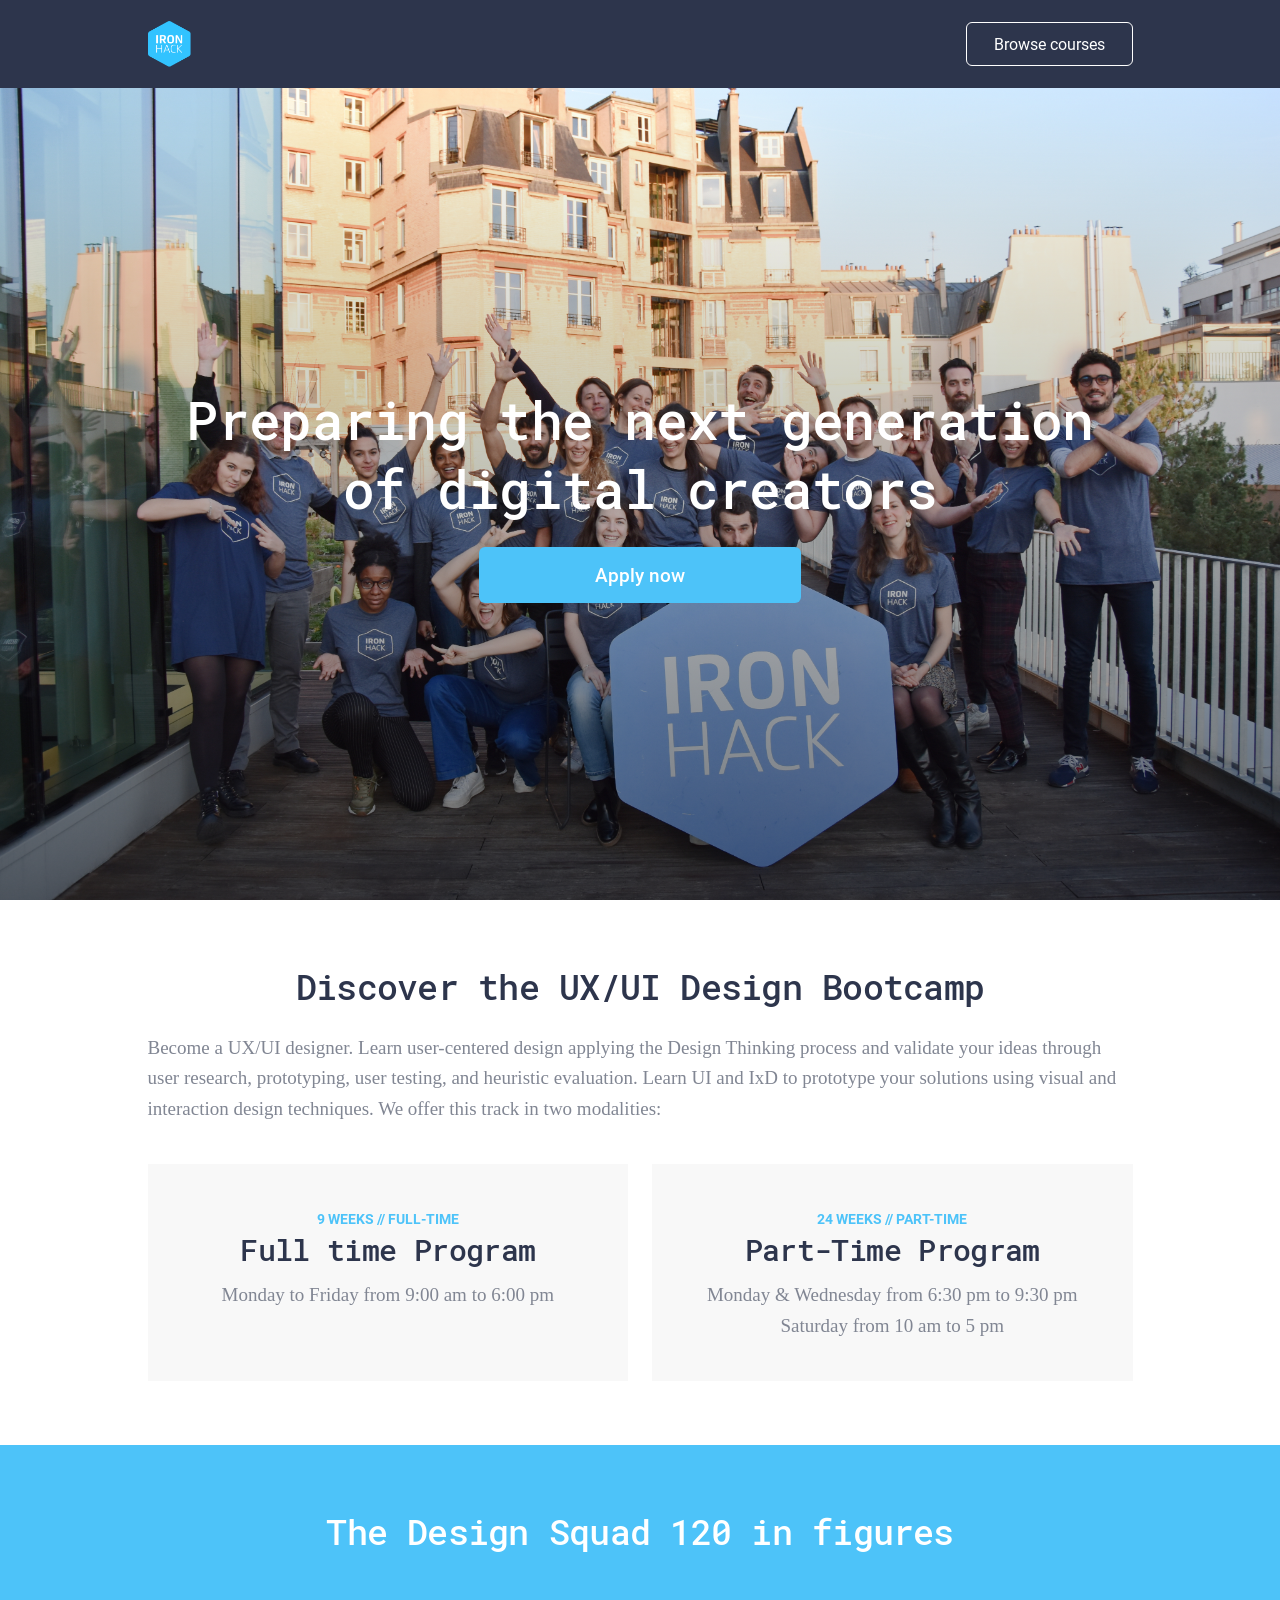
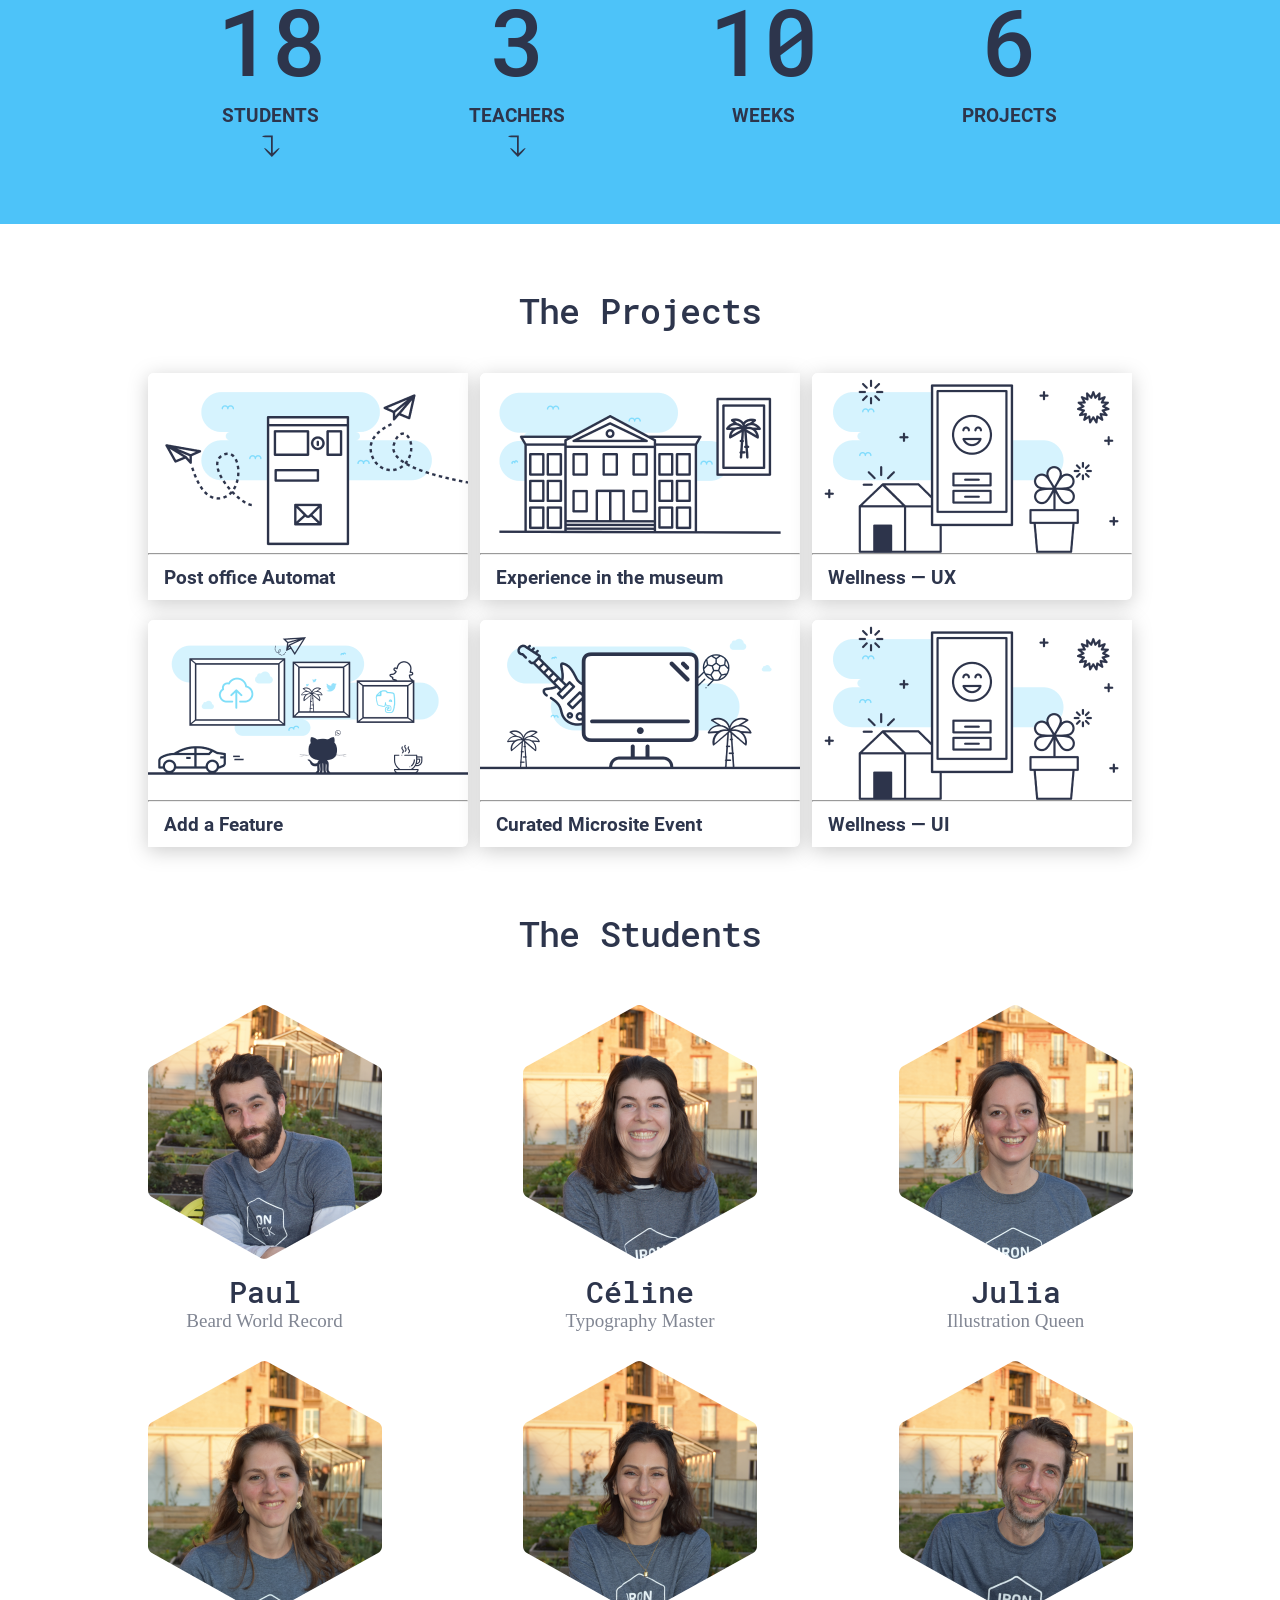
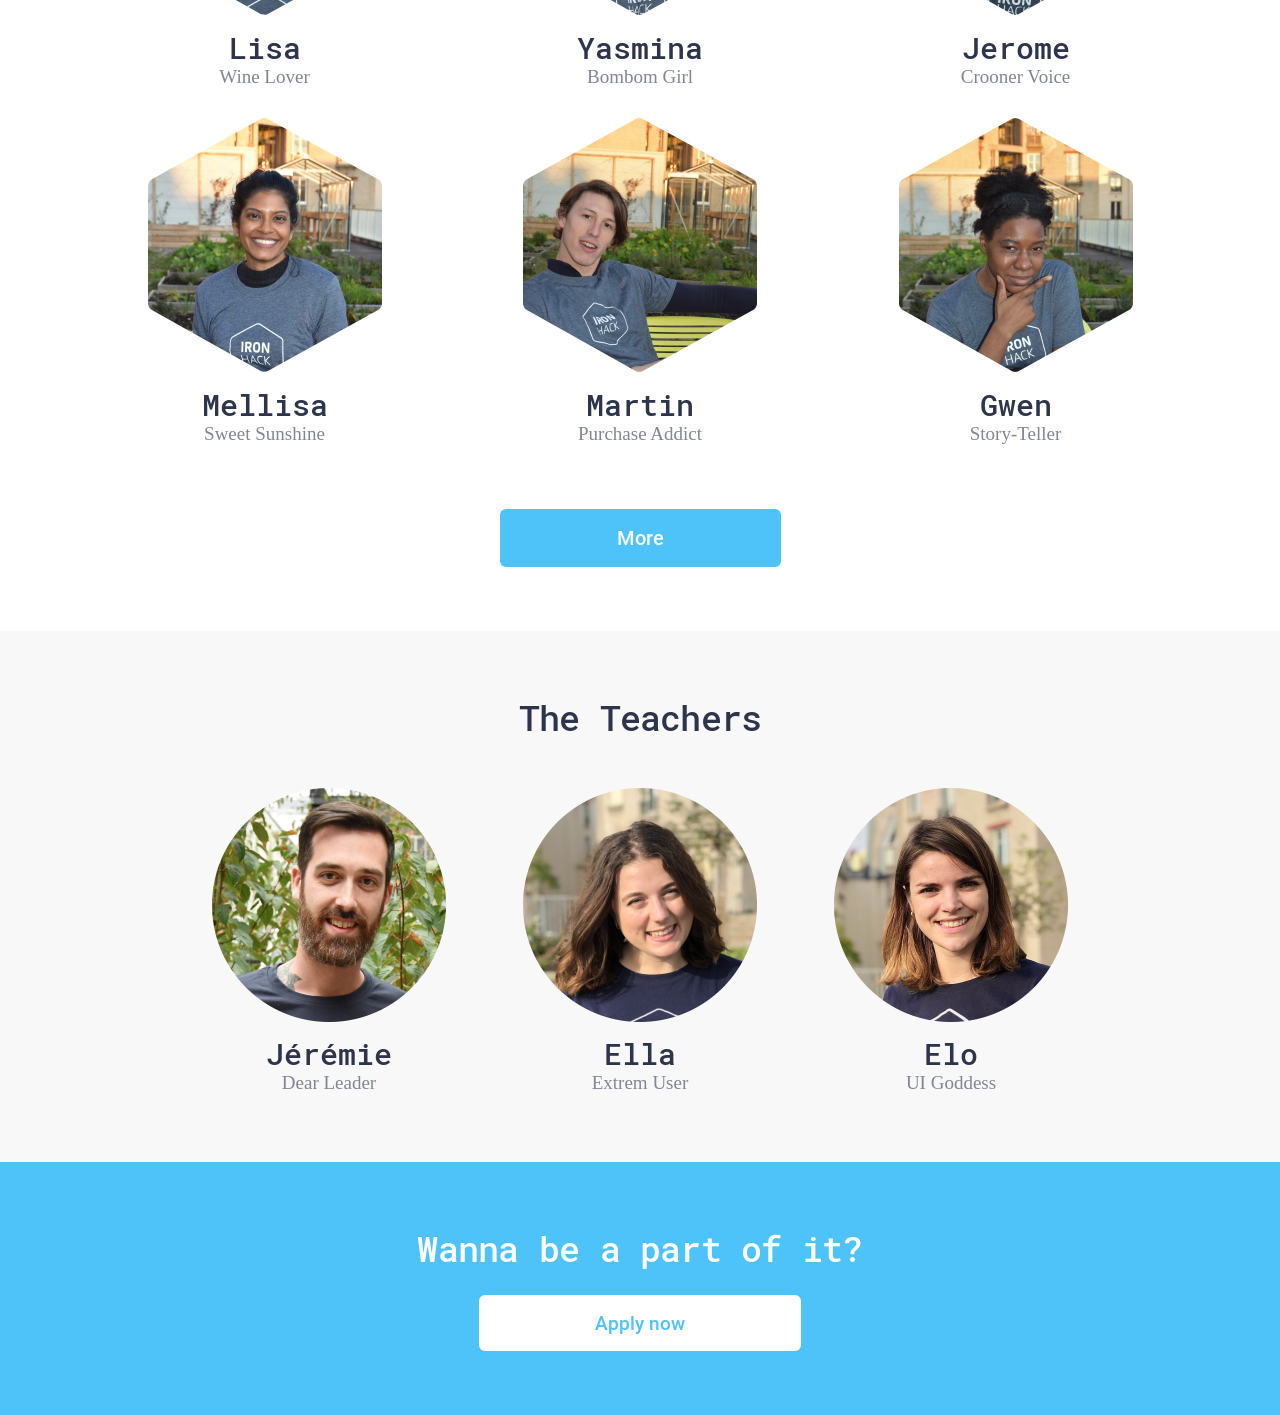
==== commit 7b8b05bb: "Новая фича: (index.html): - обернуть содержимое блока states__item в ссылку-якорь - добавить id блок" ====
--- a/src/index.html
+++ b/src/index.html
@@ -17,7 +17,7 @@
 		<meta name="msapplication-config" content="browserconfig.xml" />
 		<meta name="theme-color" content="#ffffff" />
 	</head>
-	<body>
+	<body onresize="changeVar();" onload="changeVar();">
 		<nav class="nav">
 			<div class="nav__wrapper wrapper adaptive">
 				<a href="#" target="_self"><img class="nav__img adaptive" src="assets/img/logo.png" width="44" alt="logo" /></a>
@@ -66,12 +66,40 @@
 					<h2 class="states__h2 h2 h2--color--white adaptive">The Design Squad 120 in&nbsp;figures</h2>
 					<div class="states__body">
 						<div class="states__item">
-							<p class="states__big-text adaptive">18</p>
-							<p class="states__normal-text adaptive">students</p>
-						</div>
-						<div class="states__item">
-							<p class="states__big-text adaptive">3</p>
-							<p class="states__normal-text adaptive">units</p>
+							<a class="states__link" href="#students" title='Кликни, чтобы перейти к блоку "Students"'>
+								<p class="states__big-text adaptive">18</p>
+								<p class="states__normal-text adaptive">students</p>
+								<svg
+									version="1.0"
+									xmlns="http://www.w3.org/2000/svg"
+									width="32.000000pt"
+									height="32.000000pt"
+									viewBox="0 0 32.000000 32.000000"
+									preserveAspectRatio="xMidYMid meet">
+									<g transform="translate(0.000000,32.000000) scale(0.100000,-0.100000)" fill="none" stroke="none">
+										<path
+											d="M60 270 c0 -5 23 -10 50 -10 l50 0 0 -92 0 -92 -35 34 c-19 18 -38 30 -42 26 -4 -3 14 -28 40 -54 l47 -47 47 47 c26 26 44 51 40 54 -4 4 -23 -8 -42 -26 l-35 -34 0 102 0 102 -60 0 c-33 0 -60 -4 -60 -10z" />
+									</g>
+								</svg>
+							</a>
+						</div>
+						<div class="states__item">
+							<a class="states__link" href="#teachers" title='Кликни, чтобы перейти к блоку "Teachers"'>
+								<p class="states__big-text adaptive">3</p>
+								<p class="states__normal-text adaptive">teachers</p>
+								<svg
+									version="1.0"
+									xmlns="http://www.w3.org/2000/svg"
+									width="32.000000pt"
+									height="32.000000pt"
+									viewBox="0 0 32.000000 32.000000"
+									preserveAspectRatio="xMidYMid meet">
+									<g transform="translate(0.000000,32.000000) scale(0.100000,-0.100000)" fill="none" stroke="none">
+										<path
+											d="M60 270 c0 -5 23 -10 50 -10 l50 0 0 -92 0 -92 -35 34 c-19 18 -38 30 -42 26 -4 -3 14 -28 40 -54 l47 -47 47 47 c26 26 44 51 40 54 -4 4 -23 -8 -42 -26 l-35 -34 0 102 0 102 -60 0 c-33 0 -60 -4 -60 -10z" />
+									</g>
+								</svg>
+							</a>
 						</div>
 						<div class="states__item">
 							<p class="states__big-text adaptive">10</p>
@@ -121,7 +149,7 @@
 					</div>
 				</div>
 			</div>
-			<div class="students mb64">
+			<div class="students mb64" id="students">
 				<div class="students__wrapper wrapper">
 					<h2 class="students__h2 h2 h2--color--black adaptive">The Students</h2>
 					<div class="students__body">
@@ -217,11 +245,11 @@
 						</div>
 					</div>
 					<div class="students__footer">
-						<div class="students__btn btn-apply btn-apply--color--blue more-btn" onclick="showMoreStudent();">More</div>
-					</div>
-				</div>
-			</div>
-			<div class="teachers pt--pb">
+						<div class="students__btn btn-apply btn-apply--color--blue visibility-btn" onclick="showMoreStudent();">More</div>
+					</div>
+				</div>
+			</div>
+			<div class="teachers pt--pb" id="teachers">
 				<div class="teachers__wrapper wrapper">
 					<h2 class="teachers__h2 h2 h2--color--black adaptive">The Teachers</h2>
 					<div class="teachers__body">
--- a/src/assets/css/style.css
+++ b/src/assets/css/style.css
@@ -218,7 +218,25 @@
 .states__item {
 	text-align: center;
 }
-
+.states__link {
+	color: inherit;
+}
+.states__link svg {
+	width: 28px;
+	height: 28px;
+}
+.states__link path {
+	fill: var(--primary__dark-blue);
+}
+.states__link,
+.states__link path {
+	transition: all 0.5s;
+}
+.states__link:hover,
+.states__link:hover path {
+	color: var(--text__color-light);
+	fill: var(--text__color-light);
+}
 .states__big-text {
 	--font-size: 80 96;
 	font-family: 'Roboto Mono';
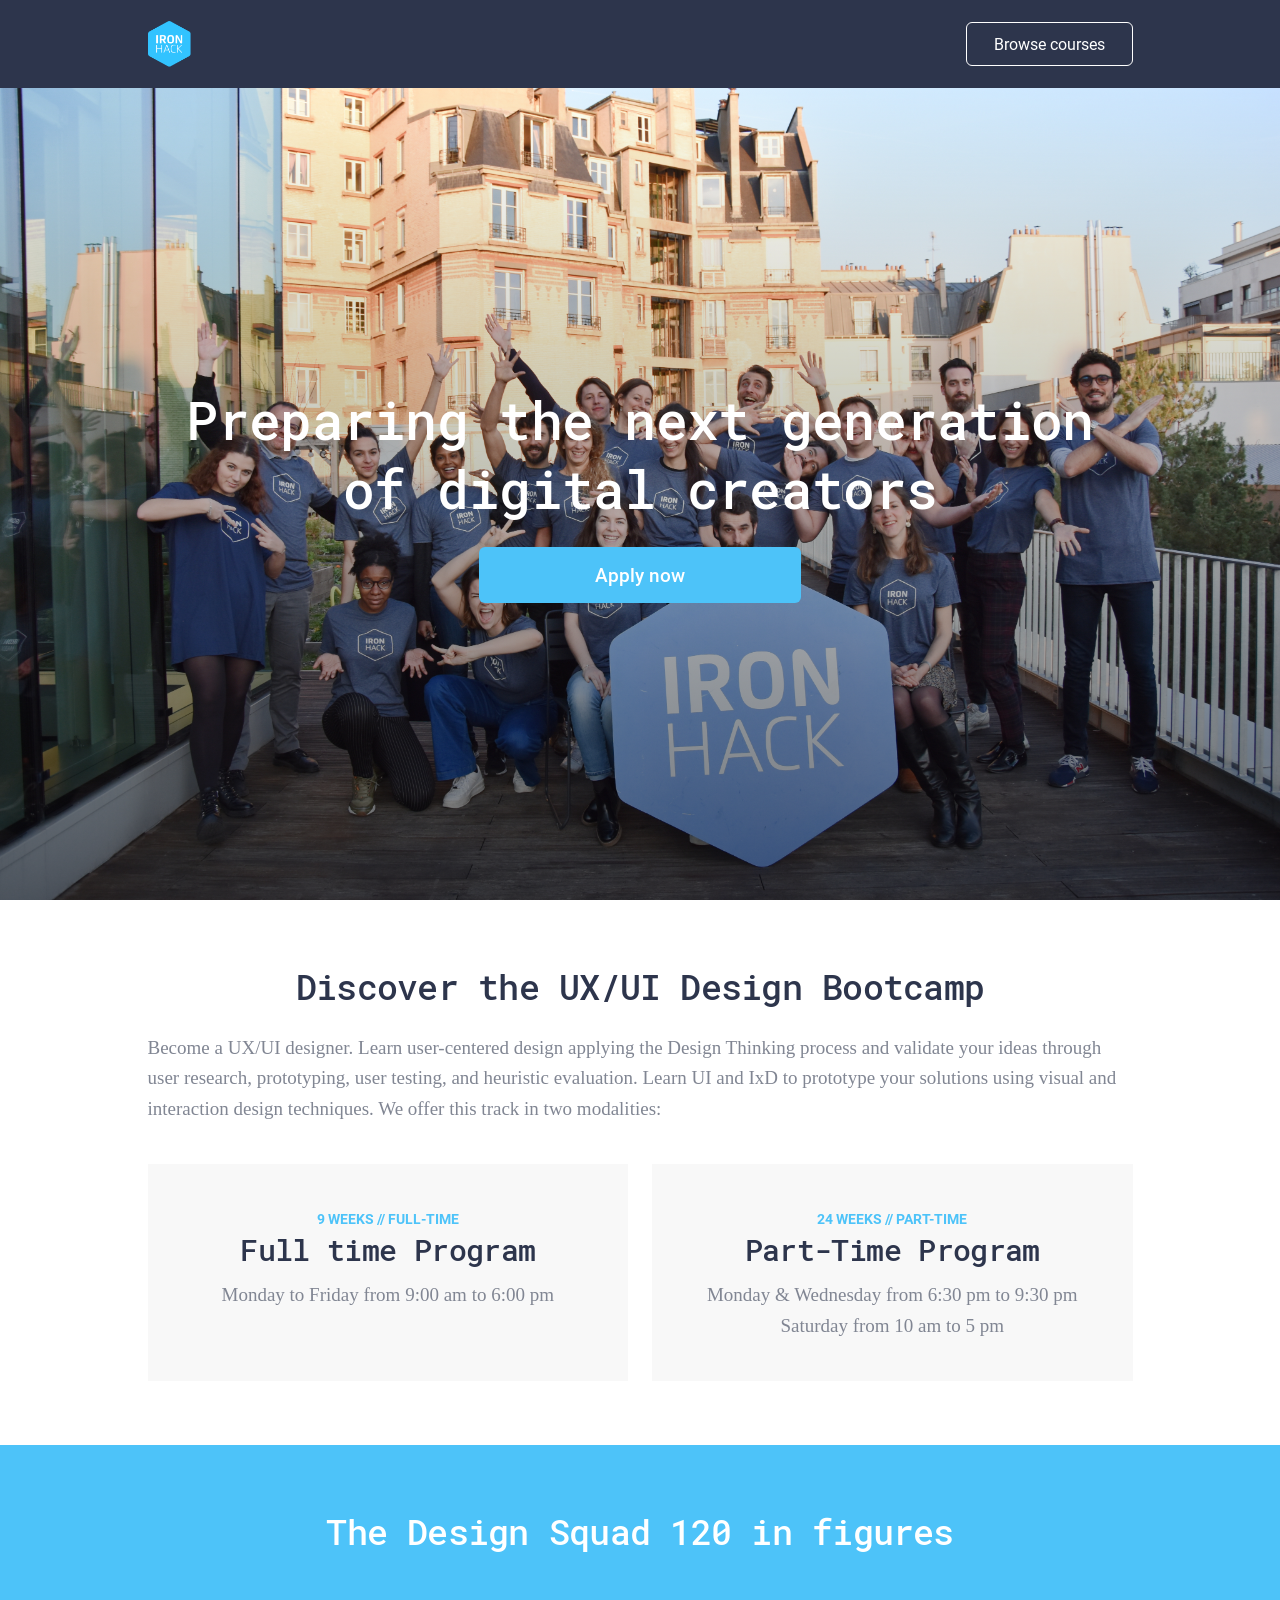
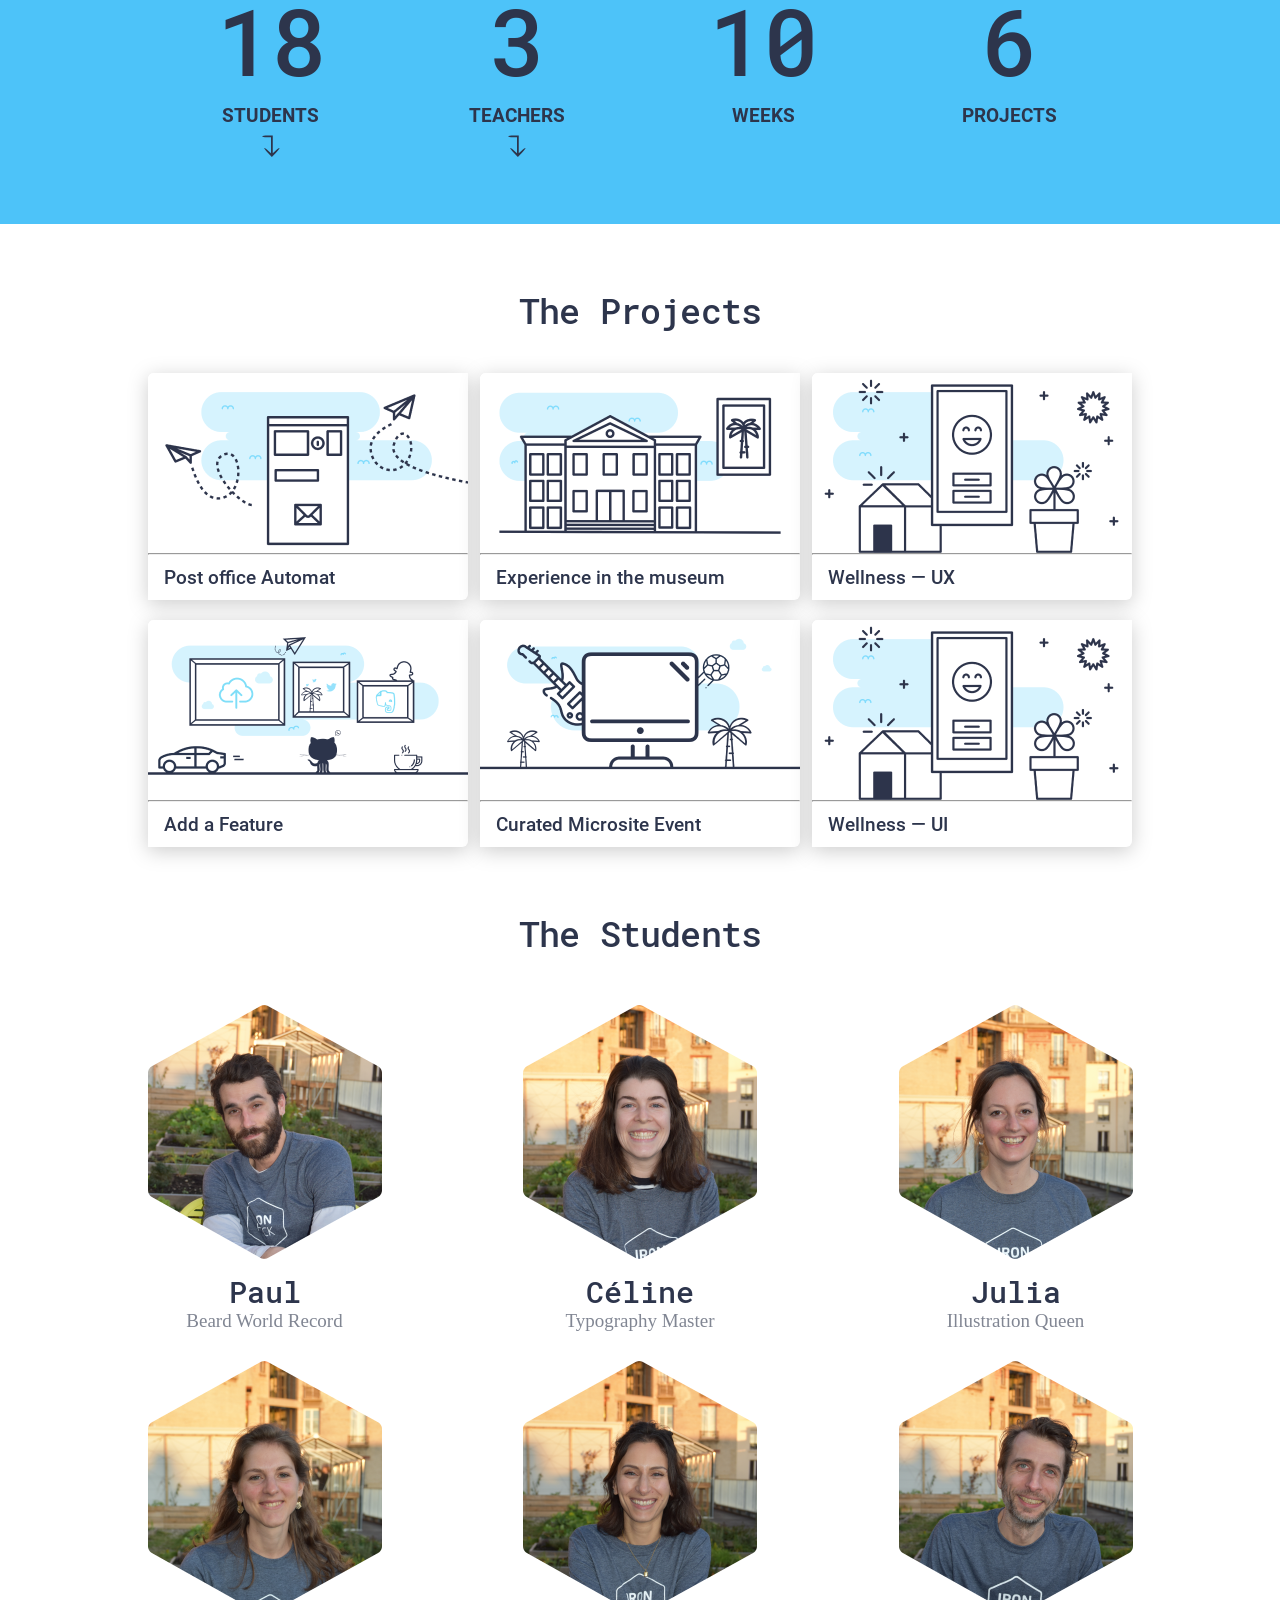
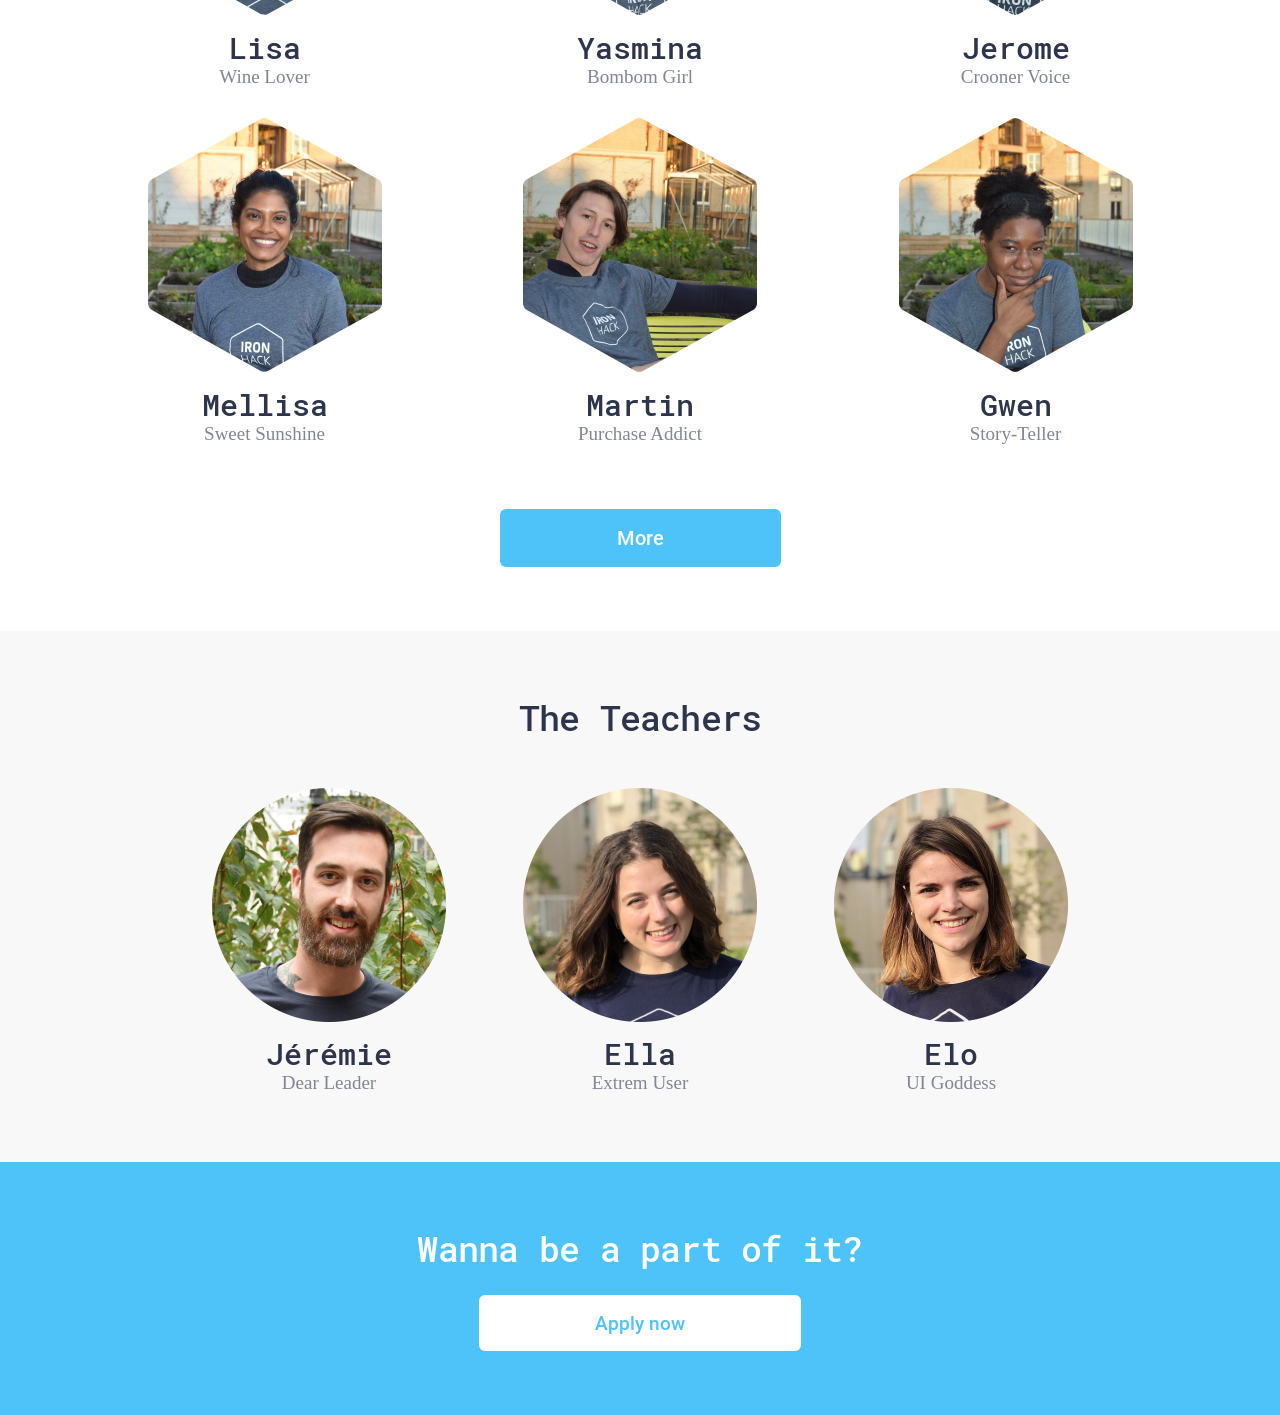
==== commit 20cda362: "Рефакторинг кода: (index.html) - Добавить к синему цвету в блоке about отдельный класс blue-text (st" ====
--- a/src/index.html
+++ b/src/index.html
@@ -44,14 +44,14 @@
 					<div class="about__body">
 						<!-- <a class="about__link" id="full-time" href="#"> -->
 						<div class="about__item">
-							<p class="about__blue-text">9&nbsp;weeks // full-time</p>
+							<p class="about__blue-text blue-text">9&nbsp;weeks // full-time</p>
 							<h3 class="about__h3 h3 adaptive">Full time Program</h3>
 							<p class="text adaptive">Monday to&nbsp;Friday from 9:00&nbsp;am to&nbsp;6:00&nbsp;pm</p>
 						</div>
 						<!-- </a> -->
 						<!-- <a class="about__link" id="part-time" href="#"> -->
 						<div class="about__item">
-							<p class="about__blue-text">24&nbsp;weeks // part-time</p>
+							<p class="about__blue-text blue-text">24&nbsp;weeks // part-time</p>
 							<h3 class="about__h3 h3 adaptive">Part-Time Program</h3>
 							<p class="text adaptive">
 								Monday &amp;&nbsp;Wednesday from 6:30&nbsp;pm to&nbsp;9:30&nbsp;pm Saturday from 10&nbsp;am to&nbsp;5&nbsp;pm
--- a/src/assets/css/style.css
+++ b/src/assets/css/style.css
@@ -13,6 +13,8 @@
 }
 
 button {
+	background: none;
+	border: none;
 	text-decoration: none;
 }
 
@@ -91,6 +93,12 @@
 	font-weight: 500;
 	line-height: 30px;
 	color: var(--text__color-dark);
+}
+
+.h4 {
+	font-family: 'Roboto Mono';
+	font-size: 20px;
+	font-weight: 500;
 }
 
 .text {
@@ -100,6 +108,15 @@
 	font-weight: 400;
 	line-height: 160%;
 	color: var(--text__color-grey);
+}
+
+.blue-text {
+	font-family: 'Roboto Bold';
+	font-size: 14px;
+	font-weight: 700;
+	line-height: 30px;
+	text-transform: uppercase;
+	color: var(--primary__blue);
 }
 
 .nav {
@@ -193,15 +210,6 @@
 	margin-bottom: 40px;
 }
 
-.about__blue-text {
-	font-family: 'Roboto Bold';
-	font-size: 14px;
-	font-weight: 700;
-	line-height: 30px;
-	text-transform: uppercase;
-	color: var(--primary__blue);
-}
-
 .states {
 	color: var(--text__color-dark);
 	background-color: var(--bg__color-blue);
@@ -281,7 +289,7 @@
 	--font-size: 16 20;
 	margin-left: 16px;
 	margin-bottom: 11px;
-	font-family: 'Roboto Bold';
+	font-family: 'Roboto Medium';
 	font-size: 20px;
 	font-weight: 500;
 	color: var(--text__color-dark);
